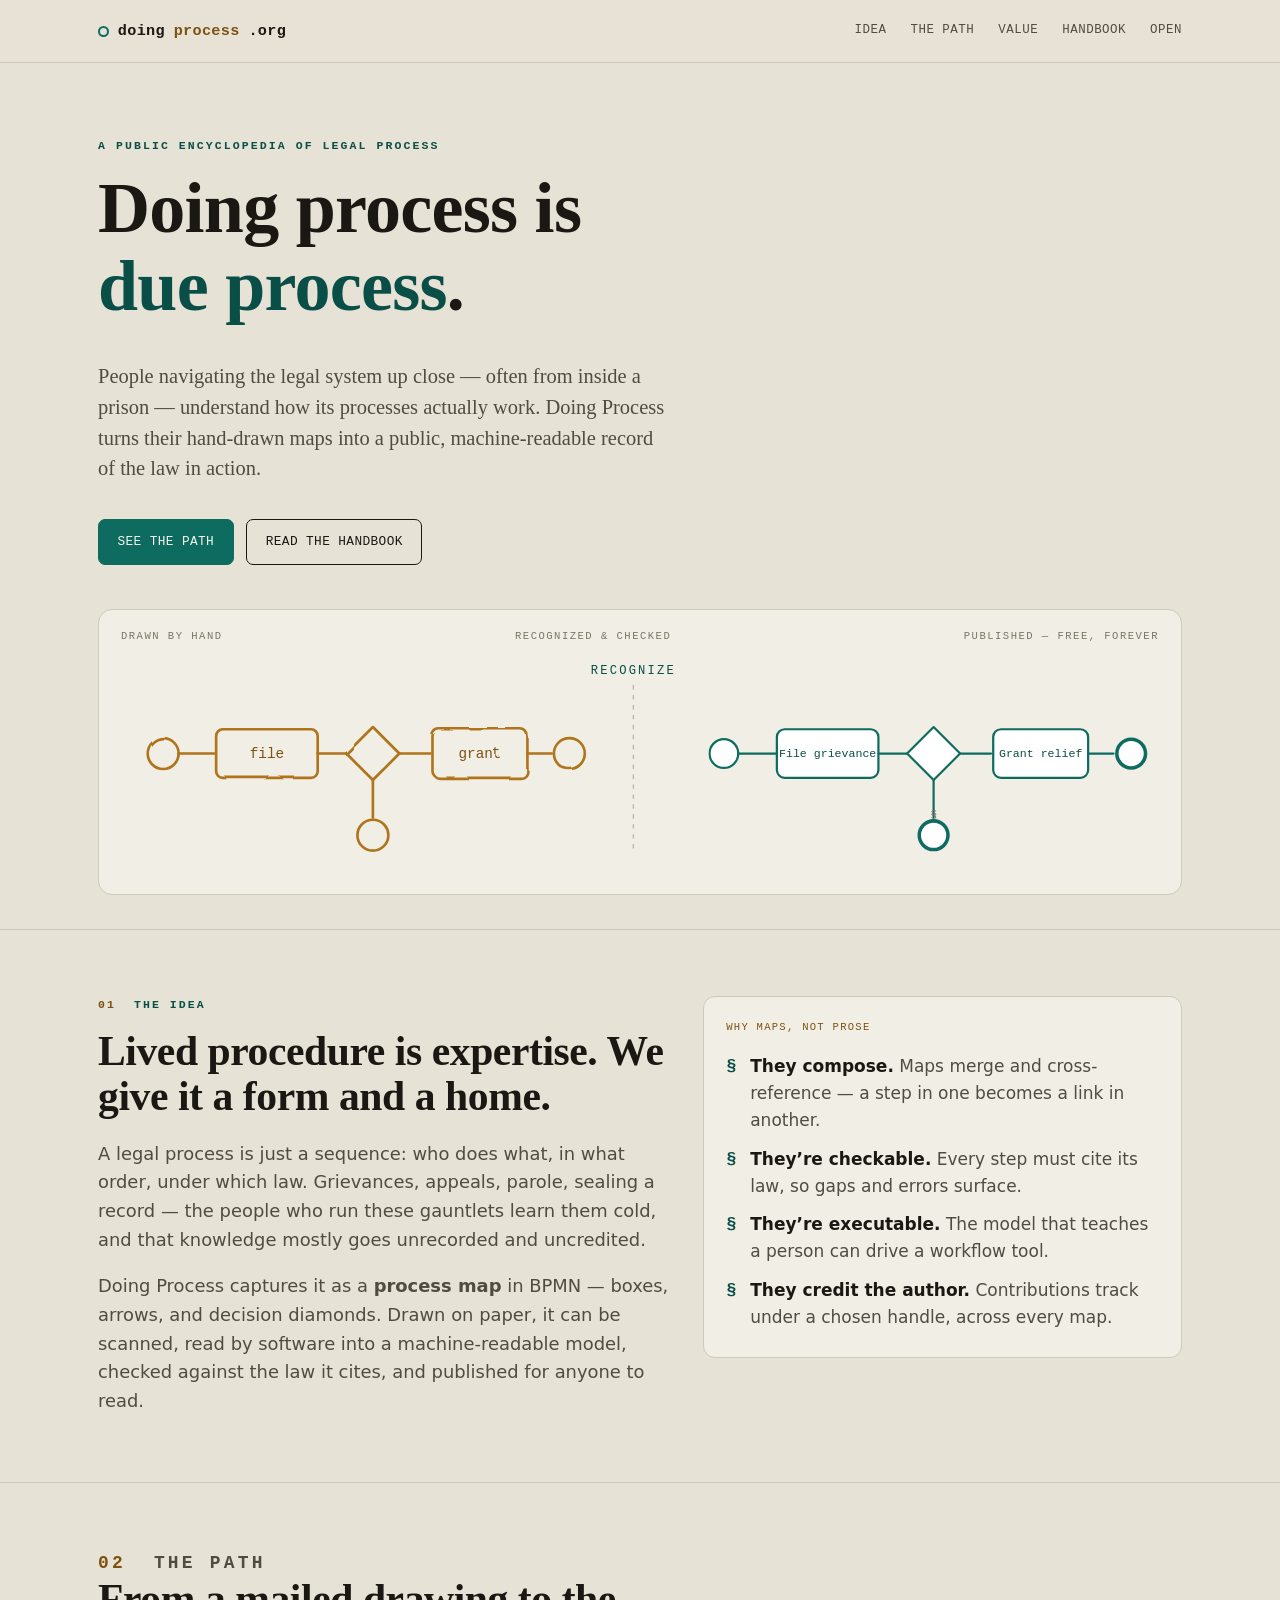
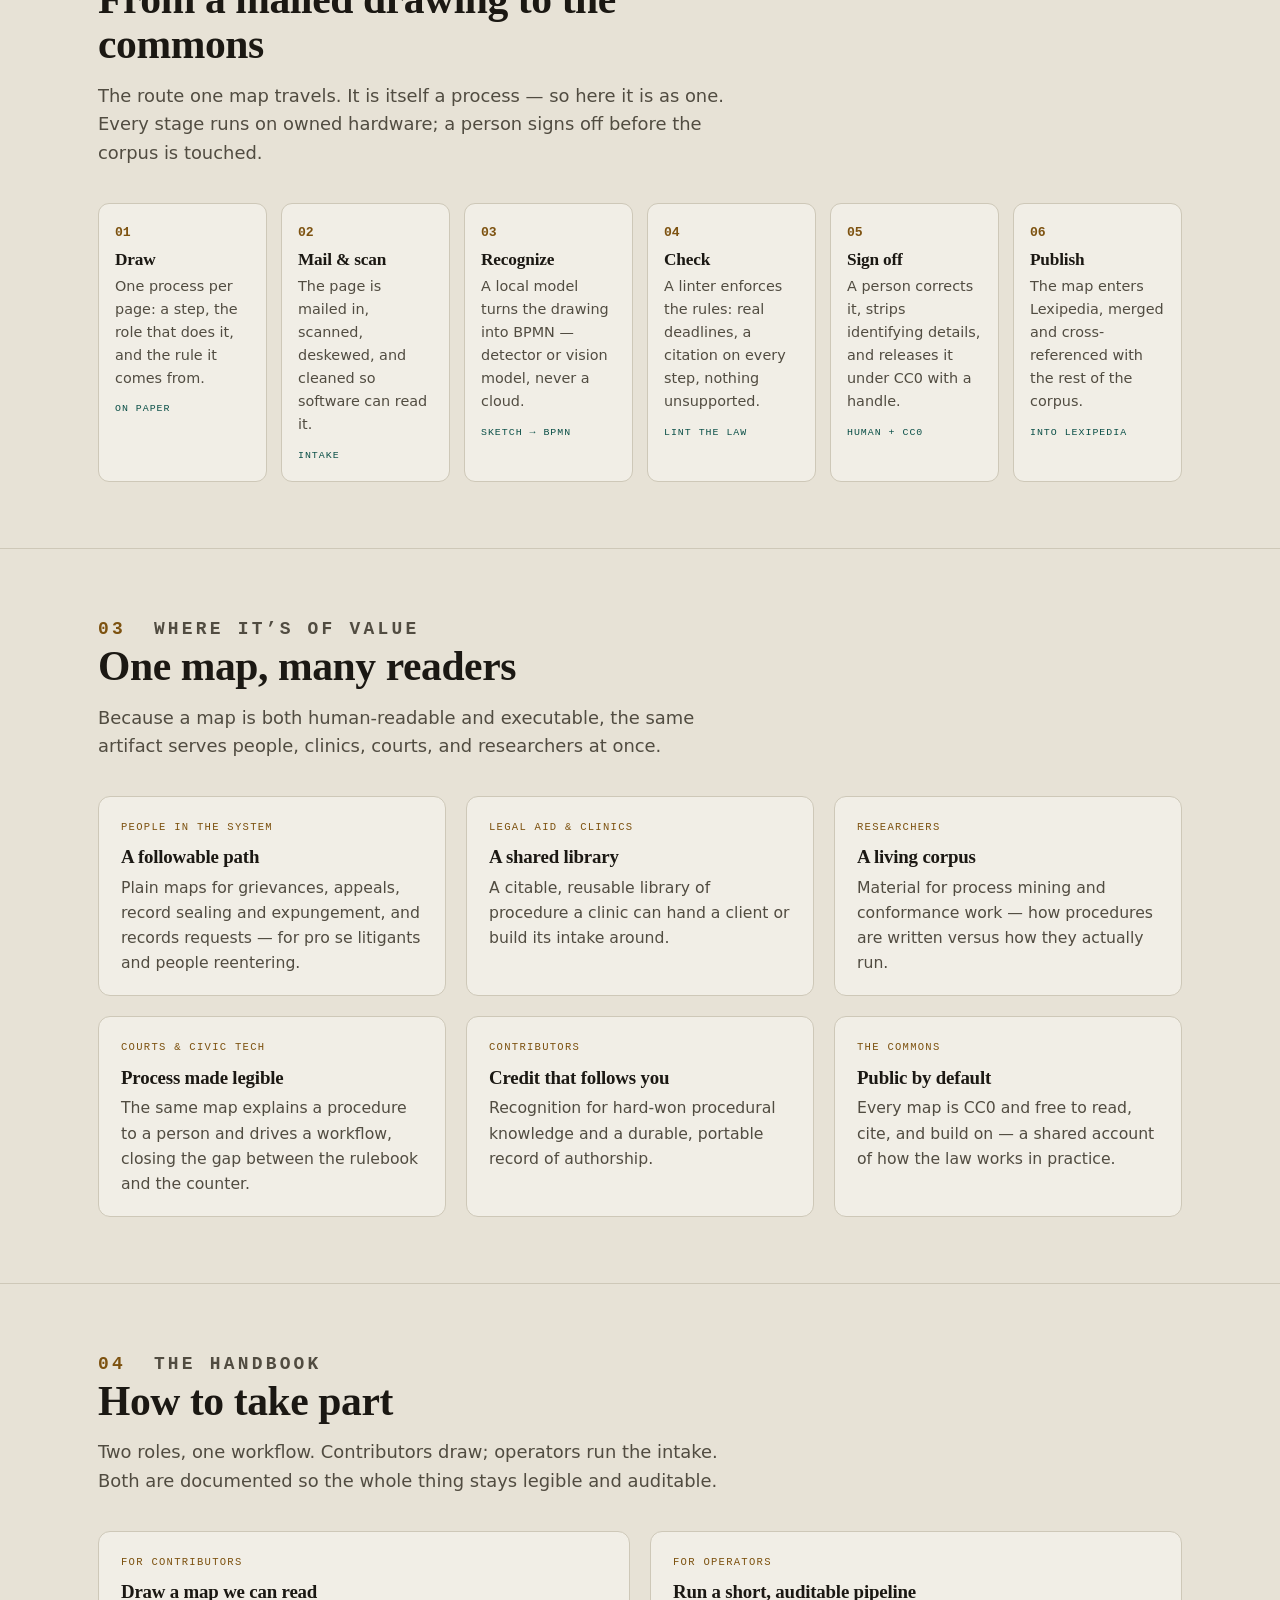
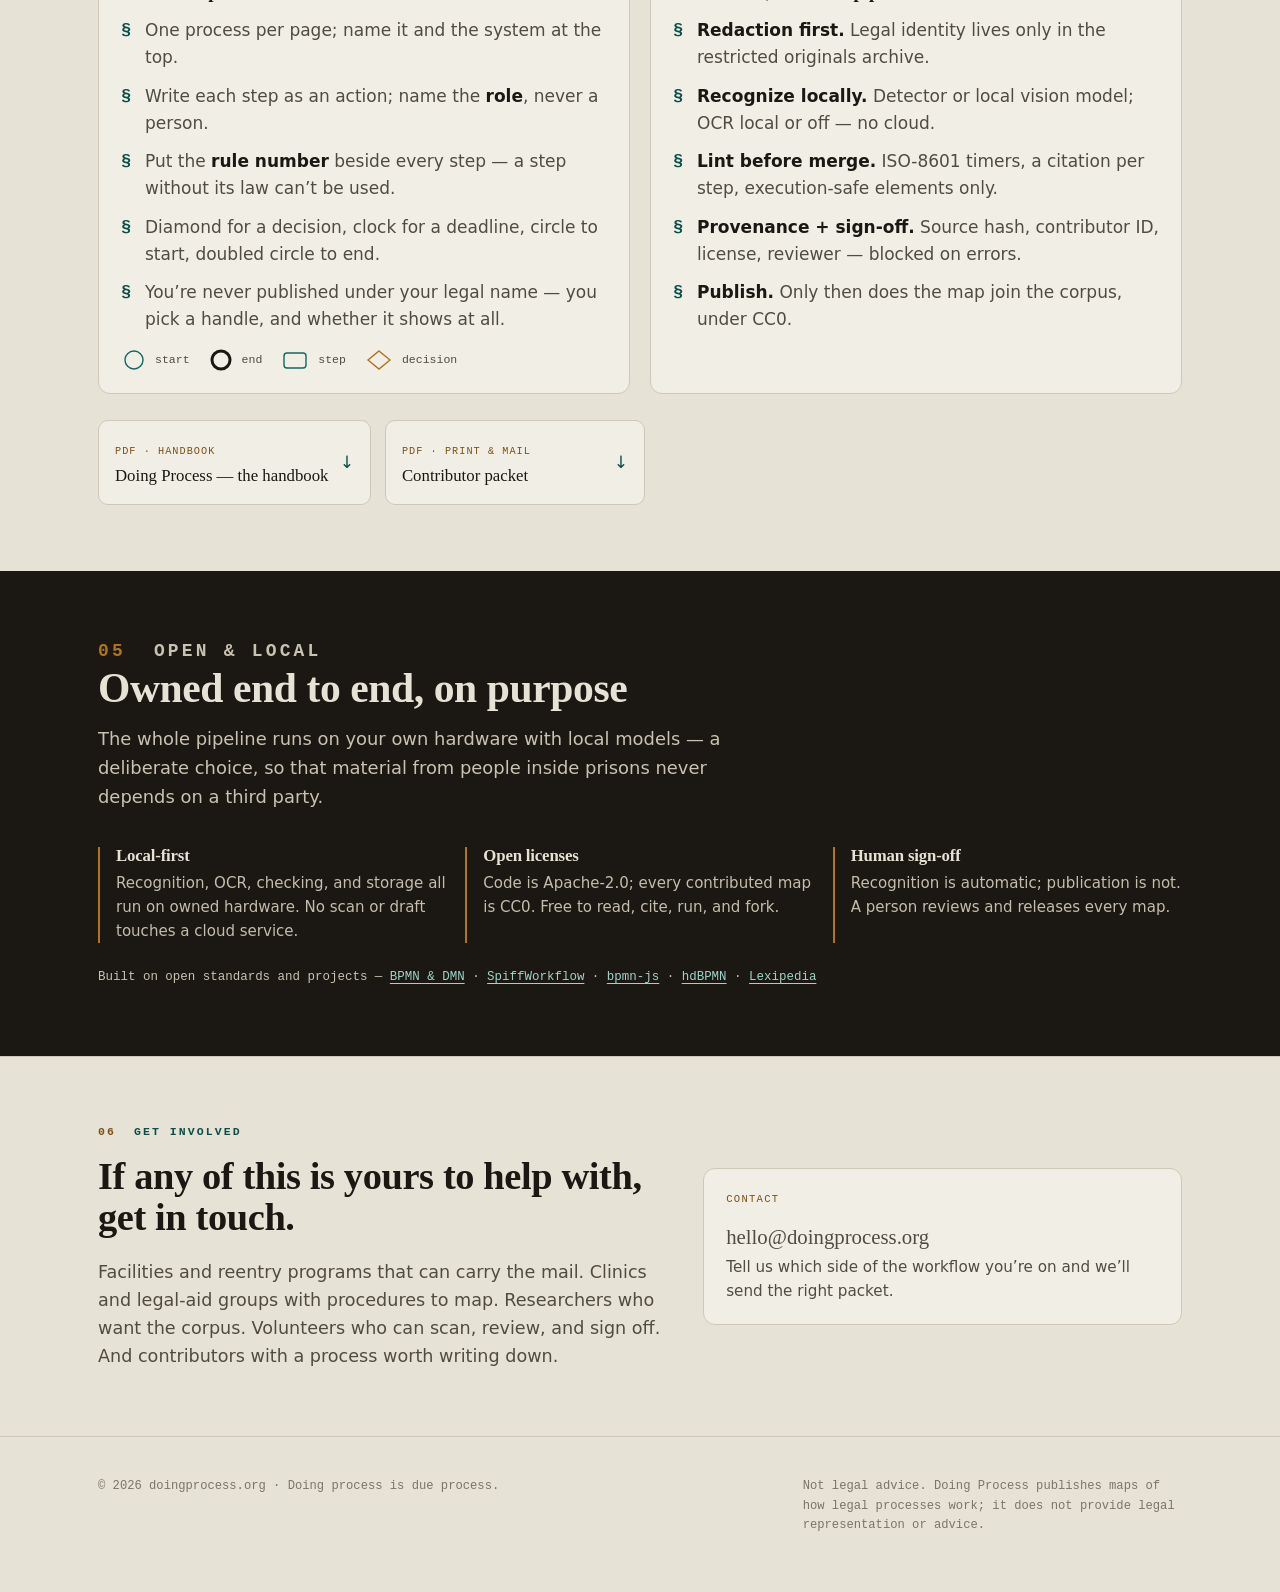
==== site/index.html @ 30eb2b15 "creating a new repo" ====
<!doctype html>
<html lang="en">
<head>
<meta charset="utf-8">
<meta name="viewport" content="width=device-width, initial-scale=1">
<title>Doing Process — mapping how the law actually works</title>
<meta name="description" content="Doing Process turns hand-drawn maps of legal processes — many drawn by people inside prisons — into a public, machine-readable encyclopedia of how the law actually works.">
<style>
  :root{
    --paper:#e7e2d6; --paper-2:#f1eee6; --paper-3:#dcd6c6;
    --ink:#1b1813; --ink-2:#514c41; --ink-3:#7c7566;
    --teal:#0d6b60; --teal-2:#0a4f47; --ochre:#b0741a; --ochre-2:#7d5210;
    --line:#cec8b8; --line-2:#bdb5a1;
    --maxw:1140px;
    --serif:"Iowan Old Style","Palatino Linotype",Palatino,"Book Antiqua",Georgia,"Times New Roman",serif;
    --sans:ui-sans-serif,system-ui,-apple-system,"Segoe UI",Roboto,Helvetica,Arial,sans-serif;
    --mono:ui-monospace,"SF Mono","JetBrains Mono","Cascadia Code","Roboto Mono",Menlo,Consolas,monospace;
  }
  *{box-sizing:border-box}
  html{scroll-behavior:smooth}
  body{margin:0;background:var(--paper);color:var(--ink);font-family:var(--sans);
    font-size:17px;line-height:1.6;-webkit-font-smoothing:antialiased;text-rendering:optimizeLegibility}
  a{color:var(--teal-2);text-underline-offset:3px;text-decoration-thickness:1px}
  a:hover{color:var(--ink)}
  h1,h2,h3{font-family:var(--serif);font-weight:600;line-height:1.08;letter-spacing:-.01em;margin:0}
  p{margin:0 0 1em}
  .wrap{max-width:var(--maxw);margin:0 auto;padding:0 28px}
  .eyebrow{font-family:var(--mono);font-size:.72rem;letter-spacing:.18em;text-transform:uppercase;
    color:var(--teal-2);margin:0 0 .9rem;font-weight:700}
  .eyebrow .n{color:var(--ochre-2)}
  .lede{font-size:1.28rem;line-height:1.5;color:var(--ink-2);font-family:var(--serif)}
  :focus-visible{outline:2.5px solid var(--ochre);outline-offset:3px;border-radius:2px}

  /* nav */
  header.nav{position:sticky;top:0;z-index:50;background:color-mix(in srgb,var(--paper) 86%,transparent);
    backdrop-filter:blur(8px);border-bottom:1px solid var(--line)}
  .nav .wrap{display:flex;align-items:center;justify-content:space-between;height:62px}
  .brand{font-family:var(--mono);font-weight:700;letter-spacing:.02em;font-size:.95rem;color:var(--ink);
    text-decoration:none;display:flex;align-items:center;gap:.55rem}
  .brand .dot{width:11px;height:11px;border:2px solid var(--teal);border-radius:50%;display:inline-block}
  .brand b{color:var(--ochre-2)}
  .nav nav{display:flex;gap:1.5rem;font-family:var(--mono);font-size:.78rem;letter-spacing:.04em}
  .nav nav a{color:var(--ink-2);text-decoration:none;text-transform:uppercase}
  .nav nav a:hover{color:var(--ink)}
  @media(max-width:720px){.nav nav{display:none}}

  /* hero */
  .hero{padding:74px 0 26px}
  .hero h1{font-size:clamp(2.5rem,6.6vw,4.5rem);margin:0 0 .5em;max-width:16ch}
  .hero h1 em{font-style:normal;color:var(--teal-2)}
  .hero .lede{max-width:56ch;margin-bottom:1.7em}
  .actions{display:flex;flex-wrap:wrap;gap:.8rem;align-items:center}
  .btn{font-family:var(--mono);font-size:.8rem;letter-spacing:.03em;text-transform:uppercase;
    padding:.72rem 1.15rem;border-radius:7px;text-decoration:none;border:1.5px solid var(--ink);
    color:var(--ink);background:transparent;transition:transform .12s ease,background .12s ease}
  .btn:hover{transform:translateY(-1px)}
  .btn.primary{background:var(--teal);border-color:var(--teal);color:#f6f4ec}
  .btn.primary:hover{background:var(--teal-2);color:#fff}

  /* signature scene */
  .scene{margin:44px 0 8px;border:1px solid var(--line);border-radius:14px;background:
    linear-gradient(0deg,var(--paper-2),var(--paper-2));
    padding:18px 20px 10px;overflow:hidden;position:relative}
  .scene .stage{display:flex;justify-content:space-between;font-family:var(--mono);font-size:.66rem;
    letter-spacing:.14em;text-transform:uppercase;color:var(--ink-3);padding:0 2px 8px}
  .scene svg{display:block;width:100%;height:auto}
  .draw{stroke-dasharray:520;stroke-dashoffset:520;animation:draw 1.5s ease forwards}
  .clean .draw{animation-delay:.55s}
  .clean{opacity:0;animation:appear .8s ease .5s forwards}
  @keyframes draw{to{stroke-dashoffset:0}}
  @keyframes appear{to{opacity:1}}
  .seam{opacity:0;animation:appear .6s ease 1.3s forwards}

  /* generic section */
  section{padding:66px 0;border-top:1px solid var(--line)}
  section.dark{background:var(--ink);color:var(--paper);border-top:none}
  section.dark .eyebrow{color:#7bbcae}
  section.dark .eyebrow .n{color:var(--ochre)}
  section.dark h2,section.dark h3{color:var(--paper)}
  section.dark a{color:#9fd3c8}
  .head{max-width:60ch;margin-bottom:2.2rem}
  .head h2{font-size:clamp(1.8rem,3.6vw,2.6rem);margin-bottom:.35em}
  .head p{color:var(--ink-2);font-size:1.12rem;margin:0}
  section.dark .head p{color:#c9c2b2}

  /* idea grid */
  .grid{display:grid;gap:20px}
  .g2{grid-template-columns:1.1fr .9fr}
  .cards4{grid-template-columns:repeat(4,1fr)}
  .cards3{grid-template-columns:repeat(3,1fr)}
  @media(max-width:860px){.g2,.cards4,.cards3{grid-template-columns:1fr}}
  .card{background:var(--paper-2);border:1px solid var(--line);border-radius:12px;padding:22px 22px 20px}
  section.dark .card{background:#241f18;border-color:#3a3227}
  .card h3{font-size:1.18rem;margin-bottom:.4em}
  .card p{margin:0;color:var(--ink-2);font-size:.98rem}
  section.dark .card p{color:#c4bdad}
  .card .tag{font-family:var(--mono);font-size:.66rem;letter-spacing:.12em;text-transform:uppercase;
    color:var(--ochre-2);display:block;margin-bottom:.7rem}
  section.dark .card .tag{color:var(--ochre)}

  ul.ticks{list-style:none;margin:0;padding:0}
  ul.ticks li{position:relative;padding:.35rem 0 .35rem 1.5rem;color:var(--ink-2)}
  ul.ticks li::before{content:"\00a7";position:absolute;left:0;top:.35rem;font-family:var(--mono);
    color:var(--teal-2);font-weight:700}
  ul.ticks b{color:var(--ink)}

  /* pipeline */
  .pipe{display:grid;grid-template-columns:repeat(6,1fr);gap:14px;margin-top:6px}
  @media(max-width:960px){.pipe{grid-template-columns:repeat(2,1fr)}}
  @media(max-width:480px){.pipe{grid-template-columns:1fr}}
  .step{background:var(--paper-2);border:1px solid var(--line);border-radius:11px;padding:18px 16px;
    position:relative}
  .step .num{font-family:var(--mono);font-weight:700;color:var(--ochre-2);font-size:.82rem}
  .step h3{font-size:1.08rem;margin:.5rem 0 .35rem}
  .step p{margin:0;font-size:.9rem;color:var(--ink-2)}
  .step .who{font-family:var(--mono);font-size:.62rem;letter-spacing:.1em;text-transform:uppercase;
    color:var(--teal-2);margin-top:.7rem}

  /* handbook */
  .hb{display:grid;grid-template-columns:1fr 1fr;gap:20px}
  @media(max-width:860px){.hb{grid-template-columns:1fr}}
  .glyphs{display:flex;flex-wrap:wrap;gap:18px;margin-top:8px;font-family:var(--mono);font-size:.72rem;
    color:var(--ink-2)}
  .glyphs span{display:flex;align-items:center;gap:.5rem}
  .glyphs svg{flex:none}
  .downloads{display:flex;flex-wrap:wrap;gap:14px;margin-top:26px}
  .dl{display:flex;align-items:center;gap:.7rem;background:var(--paper-2);border:1px solid var(--line);
    border-radius:10px;padding:14px 16px;text-decoration:none;color:var(--ink);min-width:260px}
  .dl:hover{border-color:var(--teal)}
  .dl .k{font-family:var(--mono);font-size:.64rem;letter-spacing:.1em;text-transform:uppercase;color:var(--ochre-2)}
  .dl .t{font-family:var(--serif);font-size:1.05rem}
  .dl .arw{margin-left:auto;color:var(--teal-2)}

  /* principles */
  .prin{display:grid;grid-template-columns:repeat(3,1fr);gap:18px}
  @media(max-width:860px){.prin{grid-template-columns:1fr}}
  .prin .p{border-left:2px solid var(--ochre);padding-left:16px}
  section.dark .prin .p{border-color:var(--ochre)}
  .prin h3{font-size:1.05rem;margin-bottom:.35em}
  .prin p{font-size:.94rem;color:#c4bdad;margin:0}
  .stack{font-family:var(--mono);font-size:.78rem;color:#c9c2b2;margin-top:22px;line-height:2}
  .stack a{white-space:nowrap}

  footer{padding:40px 0 56px;border-top:1px solid var(--line);font-family:var(--mono);font-size:.76rem;
    color:var(--ink-3)}
  footer .wrap{display:flex;flex-wrap:wrap;gap:14px;justify-content:space-between;align-items:baseline}
  footer a{color:var(--ink-2);text-decoration:none}
  .disc{max-width:52ch}

  .js .reveal{opacity:0;transform:translateY(14px);transition:opacity .6s ease,transform .6s ease}
  .js .reveal.in{opacity:1;transform:none}
  @media(prefers-reduced-motion:reduce){
    *{animation:none!important;scroll-behavior:auto}
    .clean,.seam{opacity:1}.draw{stroke-dashoffset:0}
    .reveal{opacity:1!important;transform:none!important}
  }
</style>
</head>
<body>
<header class="nav">
  <div class="wrap">
    <a class="brand" href="#top"><span class="dot"></span>doing<b>process</b>.org</a>
    <nav>
      <a href="#idea">Idea</a>
      <a href="#path">The path</a>
      <a href="#value">Value</a>
      <a href="#handbook">Handbook</a>
      <a href="#open">Open</a>
    </nav>
  </div>
</header>

<a id="top"></a>
<div class="hero">
  <div class="wrap">
    <p class="eyebrow">A public encyclopedia of legal process</p>
    <h1>Doing process is <em>due process</em>.</h1>
    <p class="lede">People navigating the legal system up close — often from inside a prison — understand
      how its processes actually work. Doing Process turns their hand-drawn maps into a public,
      machine-readable record of the law in action.</p>
    <div class="actions">
      <a class="btn primary" href="#path">See the path</a>
      <a class="btn" href="#handbook">Read the handbook</a>
    </div>

    <div class="scene reveal">
      <div class="stage"><span>Drawn by hand</span><span>Recognized &amp; checked</span><span>Published — free, forever</span></div>
      <svg viewBox="0 0 944 210" role="img" aria-label="A hand-drawn process map resolving into a clean BPMN diagram.">
        <defs>
          <filter id="rough"><feTurbulence type="fractalNoise" baseFrequency="0.022" numOctaves="2" seed="7" result="n"/>
            <feDisplacementMap in="SourceGraphic" in2="n" scale="3.4"/></filter>
        </defs>
        <!-- HAND-DRAWN (ochre, rough) -->
        <g class="sketch" filter="url(#rough)" fill="none" stroke="#b0741a" stroke-width="2.4"
           stroke-linecap="round" stroke-linejoin="round" font-family="var(--mono)">
          <circle class="draw" cx="40" cy="92" r="14" fill="#f1eee6"/>
          <line class="draw" x1="54" y1="92" x2="86" y2="92"/>
          <rect class="draw" x="88" y="70" width="92" height="44" rx="6" fill="#f1eee6"/>
          <line class="draw" x1="180" y1="92" x2="206" y2="92"/>
          <polygon class="draw" points="230,68 254,92 230,116 206,92" fill="#f1eee6"/>
          <line class="draw" x1="254" y1="92" x2="282" y2="92"/>
          <rect class="draw" x="284" y="70" width="86" height="44" rx="6" fill="#f1eee6"/>
          <line class="draw" x1="370" y1="92" x2="392" y2="92"/>
          <circle class="draw" cx="408" cy="92" r="14" fill="#f1eee6"/>
          <line class="draw" x1="230" y1="116" x2="230" y2="150"/>
          <circle class="draw" cx="230" cy="166" r="14" fill="#f1eee6"/>
          <text x="134" y="96" fill="#7d5210" stroke="none" font-size="13" text-anchor="middle" font-family="ui-monospace,monospace">file</text>
          <text x="327" y="96" fill="#7d5210" stroke="none" font-size="13" text-anchor="middle" font-family="ui-monospace,monospace">grant</text>
        </g>
        <!-- SEAM -->
        <g class="seam" font-family="ui-monospace,monospace">
          <line x1="466" y1="30" x2="466" y2="182" stroke="#bdb5a1" stroke-width="1.2" stroke-dasharray="4 5"/>
          <text x="466" y="20" fill="#0a4f47" font-size="11" text-anchor="middle" letter-spacing="2">RECOGNIZE</text>
        </g>
        <!-- CLEAN (teal, crisp) -->
        <g class="clean" transform="translate(508,0)" fill="none" stroke="#0d6b60" stroke-width="2"
           stroke-linecap="round" stroke-linejoin="round">
          <circle class="draw" cx="40" cy="92" r="13" fill="#fff"/>
          <line class="draw" x1="53" y1="92" x2="88" y2="92"/>
          <rect class="draw" x="88" y="70" width="92" height="44" rx="7" fill="#fff"/>
          <line class="draw" x1="180" y1="92" x2="206" y2="92"/>
          <polygon class="draw" points="230,68 254,92 230,116 206,92" fill="#fff"/>
          <line class="draw" x1="254" y1="92" x2="282" y2="92"/>
          <rect class="draw" x="284" y="70" width="86" height="44" rx="7" fill="#fff"/>
          <line class="draw" x1="370" y1="92" x2="393" y2="92"/>
          <circle class="draw" cx="409" cy="92" r="13" fill="#fff" stroke-width="3.2"/>
          <line class="draw" x1="230" y1="116" x2="230" y2="150"/>
          <circle class="draw" cx="230" cy="166" r="13" fill="#fff" stroke-width="3.2"/>
          <text x="134" y="95" fill="#0a4f47" stroke="none" font-size="10.5" text-anchor="middle" font-family="ui-monospace,monospace">File grievance</text>
          <text x="327" y="95" fill="#0a4f47" stroke="none" font-size="10.5" text-anchor="middle" font-family="ui-monospace,monospace">Grant relief</text>
          <text x="230" y="150" fill="#7c7566" stroke="none" font-size="10.5" text-anchor="middle" font-family="ui-monospace,monospace">§</text>
        </g>
      </svg>
    </div>
  </div>
</div>

<section id="idea">
  <div class="wrap">
    <div class="grid g2">
      <div>
        <p class="eyebrow"><span class="n">01</span> &nbsp;The idea</p>
        <h2 style="font-size:clamp(1.8rem,3.6vw,2.6rem);margin-bottom:.5em">Lived procedure is expertise. We give it a form and a home.</h2>
        <p style="color:var(--ink-2);font-size:1.12rem">A legal process is just a sequence: who does what, in what
          order, under which law. Grievances, appeals, parole, sealing a record — the people who run these gauntlets
          learn them cold, and that knowledge mostly goes unrecorded and uncredited.</p>
        <p style="color:var(--ink-2);font-size:1.12rem;margin:0">Doing Process captures it as a <b>process map</b> in
          BPMN — boxes, arrows, and decision diamonds. Drawn on paper, it can be scanned, read by software into a
          machine-readable model, checked against the law it cites, and published for anyone to read.</p>
      </div>
      <div class="card" style="align-self:start">
        <span class="tag">Why maps, not prose</span>
        <ul class="ticks">
          <li><b>They compose.</b> Maps merge and cross-reference — a step in one becomes a link in another.</li>
          <li><b>They&rsquo;re checkable.</b> Every step must cite its law, so gaps and errors surface.</li>
          <li><b>They&rsquo;re executable.</b> The model that teaches a person can drive a workflow tool.</li>
          <li><b>They credit the author.</b> Contributions track under a chosen handle, across every map.</li>
        </ul>
      </div>
    </div>
  </div>
</section>

<section id="path">
  <div class="wrap">
    <div class="head">
      <p class="eyebrow"><span class="n">02</span> &nbsp;The path</p>
      <h2>From a mailed drawing to the commons</h2>
      <p>The route one map travels. It is itself a process — so here it is as one. Every stage runs on owned hardware;
        a person signs off before the corpus is touched.</p>
    </div>
    <div class="pipe reveal">
      <div class="step"><div class="num">01</div><h3>Draw</h3><p>One process per page: a step, the role that does it, and the rule it comes from.</p><div class="who">on paper</div></div>
      <div class="step"><div class="num">02</div><h3>Mail &amp; scan</h3><p>The page is mailed in, scanned, deskewed, and cleaned so software can read it.</p><div class="who">intake</div></div>
      <div class="step"><div class="num">03</div><h3>Recognize</h3><p>A local model turns the drawing into BPMN — detector or vision model, never a cloud.</p><div class="who">sketch → bpmn</div></div>
      <div class="step"><div class="num">04</div><h3>Check</h3><p>A linter enforces the rules: real deadlines, a citation on every step, nothing unsupported.</p><div class="who">lint the law</div></div>
      <div class="step"><div class="num">05</div><h3>Sign off</h3><p>A person corrects it, strips identifying details, and releases it under CC0 with a handle.</p><div class="who">human + cc0</div></div>
      <div class="step"><div class="num">06</div><h3>Publish</h3><p>The map enters Lexipedia, merged and cross-referenced with the rest of the corpus.</p><div class="who">into lexipedia</div></div>
    </div>
  </div>
</section>

<section id="value">
  <div class="wrap">
    <div class="head">
      <p class="eyebrow"><span class="n">03</span> &nbsp;Where it&rsquo;s of value</p>
      <h2>One map, many readers</h2>
      <p>Because a map is both human-readable and executable, the same artifact serves people, clinics, courts, and
        researchers at once.</p>
    </div>
    <div class="grid cards3 reveal">
      <div class="card"><span class="tag">People in the system</span><h3>A followable path</h3><p>Plain maps for grievances, appeals, record sealing and expungement, and records requests — for pro se litigants and people reentering.</p></div>
      <div class="card"><span class="tag">Legal aid &amp; clinics</span><h3>A shared library</h3><p>A citable, reusable library of procedure a clinic can hand a client or build its intake around.</p></div>
      <div class="card"><span class="tag">Researchers</span><h3>A living corpus</h3><p>Material for process mining and conformance work — how procedures are written versus how they actually run.</p></div>
      <div class="card"><span class="tag">Courts &amp; civic tech</span><h3>Process made legible</h3><p>The same map explains a procedure to a person and drives a workflow, closing the gap between the rulebook and the counter.</p></div>
      <div class="card"><span class="tag">Contributors</span><h3>Credit that follows you</h3><p>Recognition for hard-won procedural knowledge and a durable, portable record of authorship.</p></div>
      <div class="card"><span class="tag">The commons</span><h3>Public by default</h3><p>Every map is CC0 and free to read, cite, and build on — a shared account of how the law works in practice.</p></div>
    </div>
  </div>
</section>

<section id="handbook">
  <div class="wrap">
    <div class="head">
      <p class="eyebrow"><span class="n">04</span> &nbsp;The handbook</p>
      <h2>How to take part</h2>
      <p>Two roles, one workflow. Contributors draw; operators run the intake. Both are documented so the whole thing
        stays legible and auditable.</p>
    </div>
    <div class="hb">
      <div class="card">
        <span class="tag">For contributors</span>
        <h3 style="margin-bottom:.5em">Draw a map we can read</h3>
        <ul class="ticks">
          <li>One process per page; name it and the system at the top.</li>
          <li>Write each step as an action; name the <b>role</b>, never a person.</li>
          <li>Put the <b>rule number</b> beside every step — a step without its law can&rsquo;t be used.</li>
          <li>Diamond for a decision, clock for a deadline, circle to start, doubled circle to end.</li>
          <li>You&rsquo;re never published under your legal name — you pick a handle, and whether it shows at all.</li>
        </ul>
        <div class="glyphs" aria-hidden="true">
          <span><svg width="26" height="26"><circle cx="13" cy="13" r="9" fill="none" stroke="#0d6b60" stroke-width="1.4"/></svg>start</span>
          <span><svg width="26" height="26"><circle cx="13" cy="13" r="9" fill="none" stroke="#1b1813" stroke-width="3"/></svg>end</span>
          <span><svg width="30" height="26"><rect x="4" y="6" width="22" height="15" rx="3" fill="none" stroke="#0d6b60" stroke-width="1.4"/></svg>step</span>
          <span><svg width="30" height="26"><polygon points="15,4 26,13 15,22 4,13" fill="none" stroke="#b0741a" stroke-width="1.4"/></svg>decision</span>
        </div>
      </div>
      <div class="card">
        <span class="tag">For operators</span>
        <h3 style="margin-bottom:.5em">Run a short, auditable pipeline</h3>
        <ul class="ticks">
          <li><b>Redaction first.</b> Legal identity lives only in the restricted originals archive.</li>
          <li><b>Recognize locally.</b> Detector or local vision model; OCR local or off — no cloud.</li>
          <li><b>Lint before merge.</b> ISO-8601 timers, a citation per step, execution-safe elements only.</li>
          <li><b>Provenance + sign-off.</b> Source hash, contributor ID, license, reviewer — blocked on errors.</li>
          <li><b>Publish.</b> Only then does the map join the corpus, under CC0.</li>
        </ul>
      </div>
    </div>
    <div class="downloads reveal">
      <a class="dl" href="doingprocess-handbook.pdf">
        <span><span class="k">PDF · Handbook</span><br><span class="t">Doing Process — the handbook</span></span>
        <span class="arw">↓</span>
      </a>
      <a class="dl" href="doingprocess-contributor-packet.pdf">
        <span><span class="k">PDF · Print &amp; mail</span><br><span class="t">Contributor packet</span></span>
        <span class="arw">↓</span>
      </a>
    </div>
  </div>
</section>

<section id="open" class="dark">
  <div class="wrap">
    <div class="head">
      <p class="eyebrow"><span class="n">05</span> &nbsp;Open &amp; local</p>
      <h2>Owned end to end, on purpose</h2>
      <p>The whole pipeline runs on your own hardware with local models — a deliberate choice, so that material from
        people inside prisons never depends on a third party.</p>
    </div>
    <div class="prin reveal">
      <div class="p"><h3>Local-first</h3><p>Recognition, OCR, checking, and storage all run on owned hardware. No scan or draft touches a cloud service.</p></div>
      <div class="p"><h3>Open licenses</h3><p>Code is Apache-2.0; every contributed map is CC0. Free to read, cite, run, and fork.</p></div>
      <div class="p"><h3>Human sign-off</h3><p>Recognition is automatic; publication is not. A person reviews and releases every map.</p></div>
    </div>
    <div class="stack">
      Built on open standards and projects —
      <a href="https://www.bpmn.org/">BPMN &amp; DMN</a> ·
      <a href="https://www.spiffworkflow.org/">SpiffWorkflow</a> ·
      <a href="https://bpmn.io/">bpmn-js</a> ·
      <a href="https://github.com/dwslab/hdBPMN">hdBPMN</a> ·
      <a href="https://lexipedia.xyz/">Lexipedia</a>
    </div>
  </div>
</section>

<section id="join">
  <div class="wrap">
    <div class="grid g2">
      <div>
        <p class="eyebrow"><span class="n">06</span> &nbsp;Get involved</p>
        <h2 style="font-size:clamp(1.7rem,3.4vw,2.4rem);margin-bottom:.5em">If any of this is yours to help with, get in touch.</h2>
        <p style="color:var(--ink-2);font-size:1.1rem;margin:0">Facilities and reentry programs that can carry the mail.
          Clinics and legal-aid groups with procedures to map. Researchers who want the corpus. Volunteers who can
          scan, review, and sign off. And contributors with a process worth writing down.</p>
      </div>
      <div class="card" style="align-self:center">
        <span class="tag">Contact</span>
        <p style="font-family:var(--serif);font-size:1.3rem;margin:.2em 0 .1em">hello@doingprocess.org</p>
        <p style="margin:0;color:var(--ink-2);font-size:.95rem">Tell us which side of the workflow you&rsquo;re on and
          we&rsquo;ll send the right packet.</p>
      </div>
    </div>
  </div>
</section>

<footer>
  <div class="wrap">
    <span>© <span id="yr"></span> doingprocess.org · Doing process is due process.</span>
    <span class="disc">Not legal advice. Doing Process publishes maps of how legal processes work; it does not provide legal representation or advice.</span>
  </div>
</footer>

<script>
  document.getElementById('yr').textContent=new Date().getFullYear();
  if(!window.matchMedia('(prefers-reduced-motion: reduce)').matches){
    document.documentElement.classList.add('js');
    const io=new IntersectionObserver((es)=>es.forEach(e=>{if(e.isIntersecting){e.target.classList.add('in');io.unobserve(e.target)}}),{rootMargin:'0px 0px -8% 0px',threshold:.08});
    document.querySelectorAll('.reveal').forEach(el=>io.observe(el));
  }
</script>
</body>
</html>
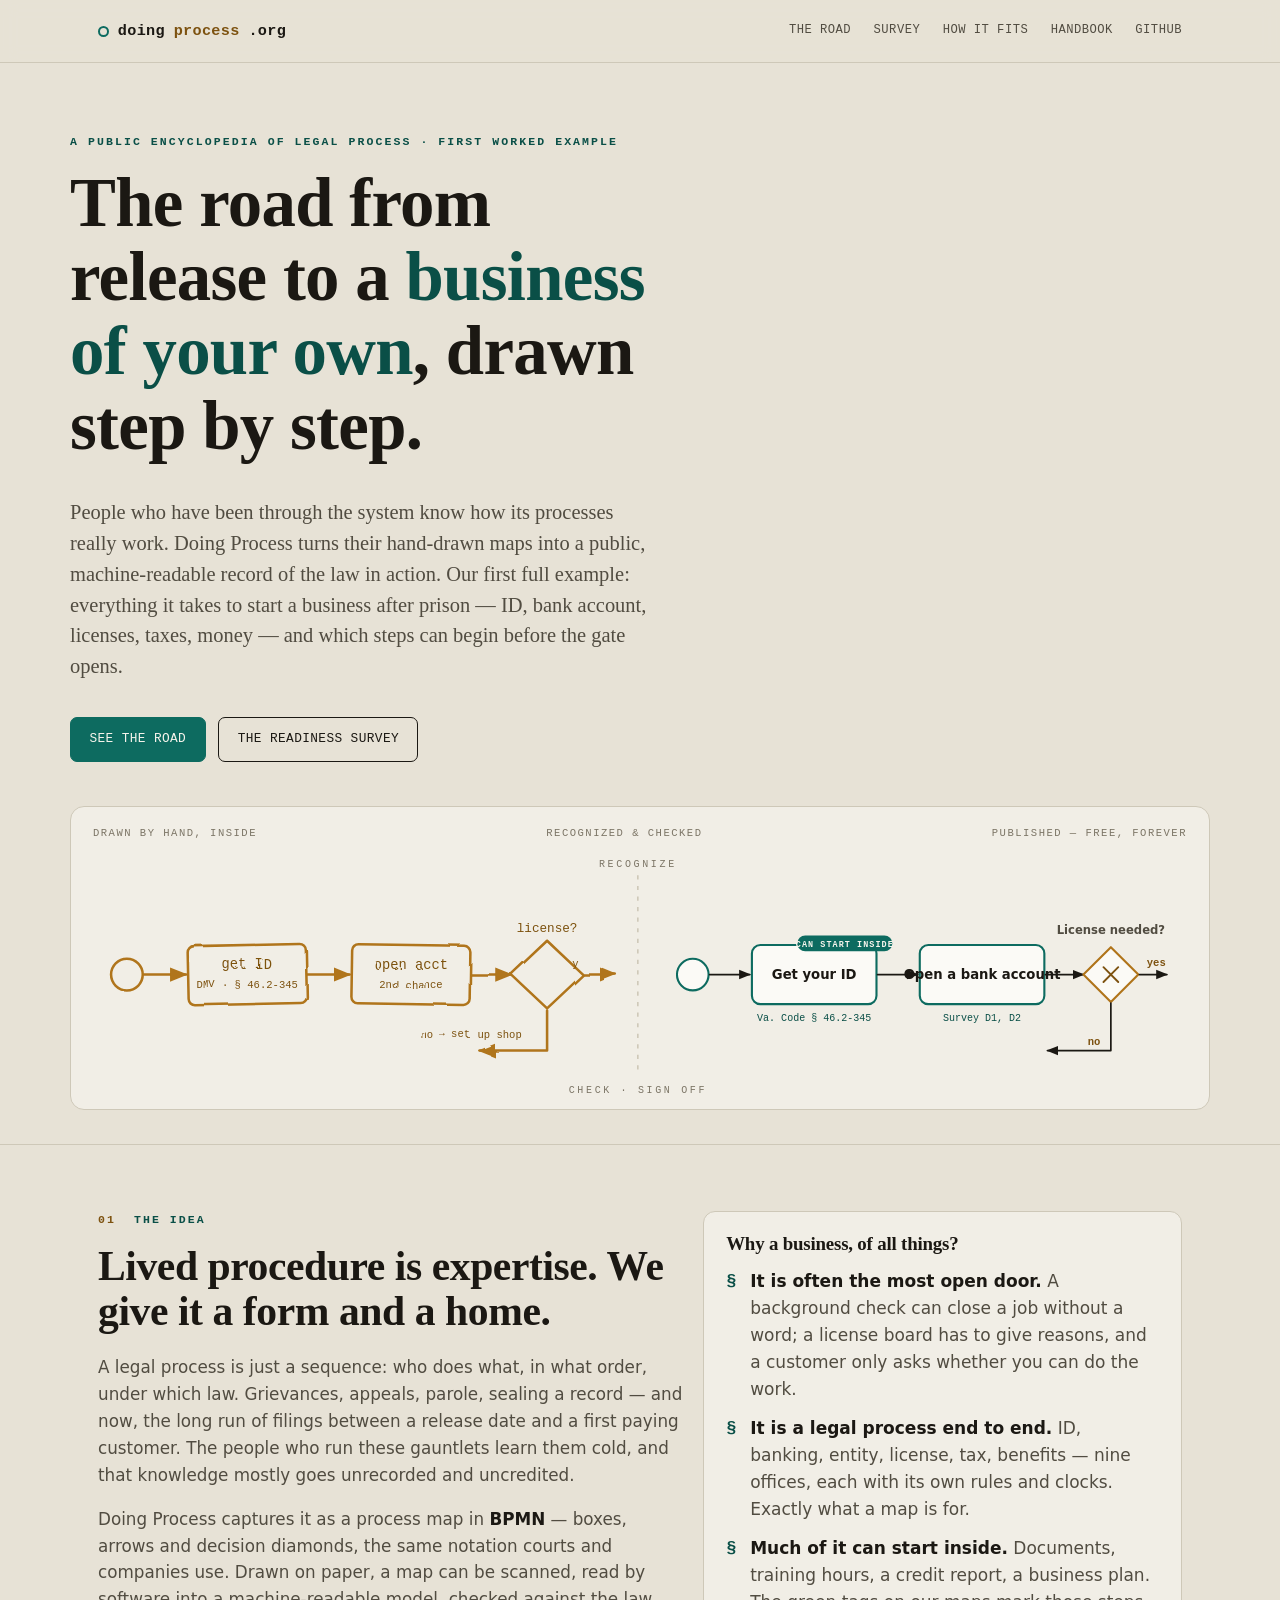
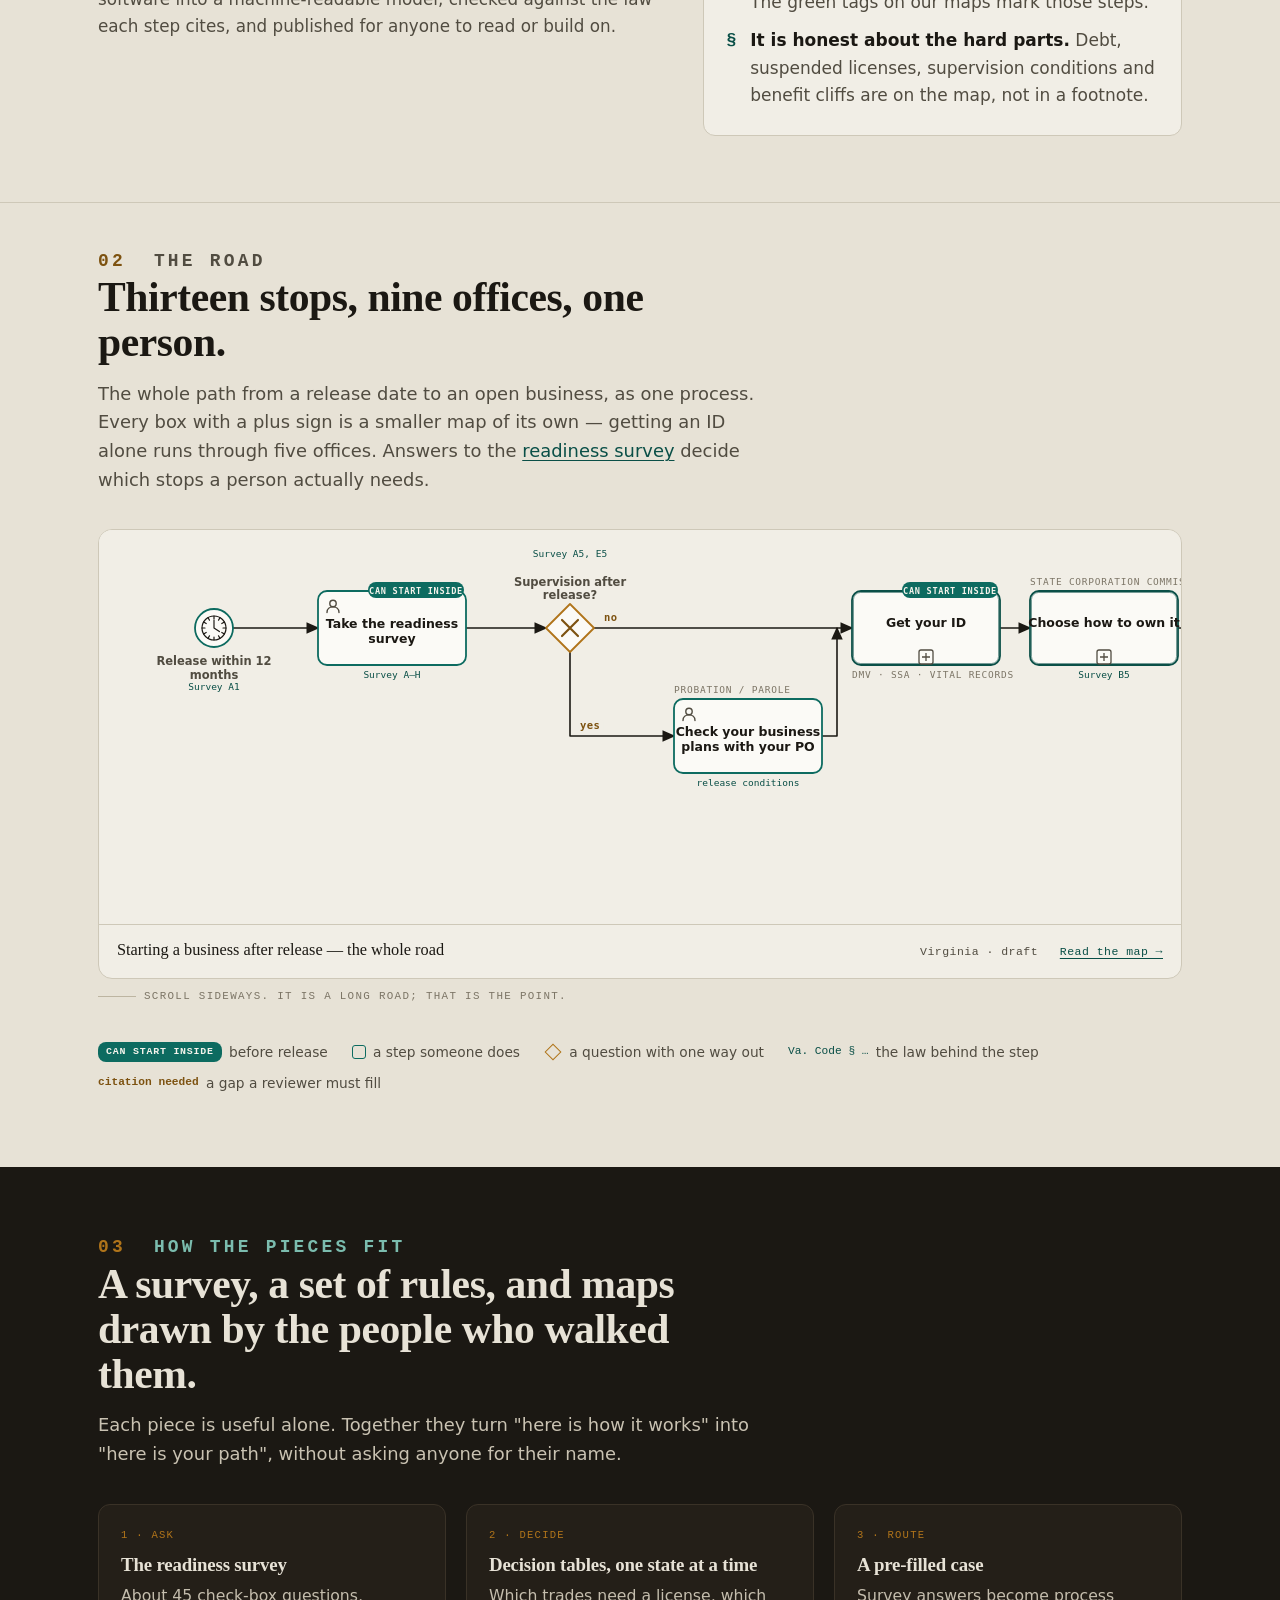
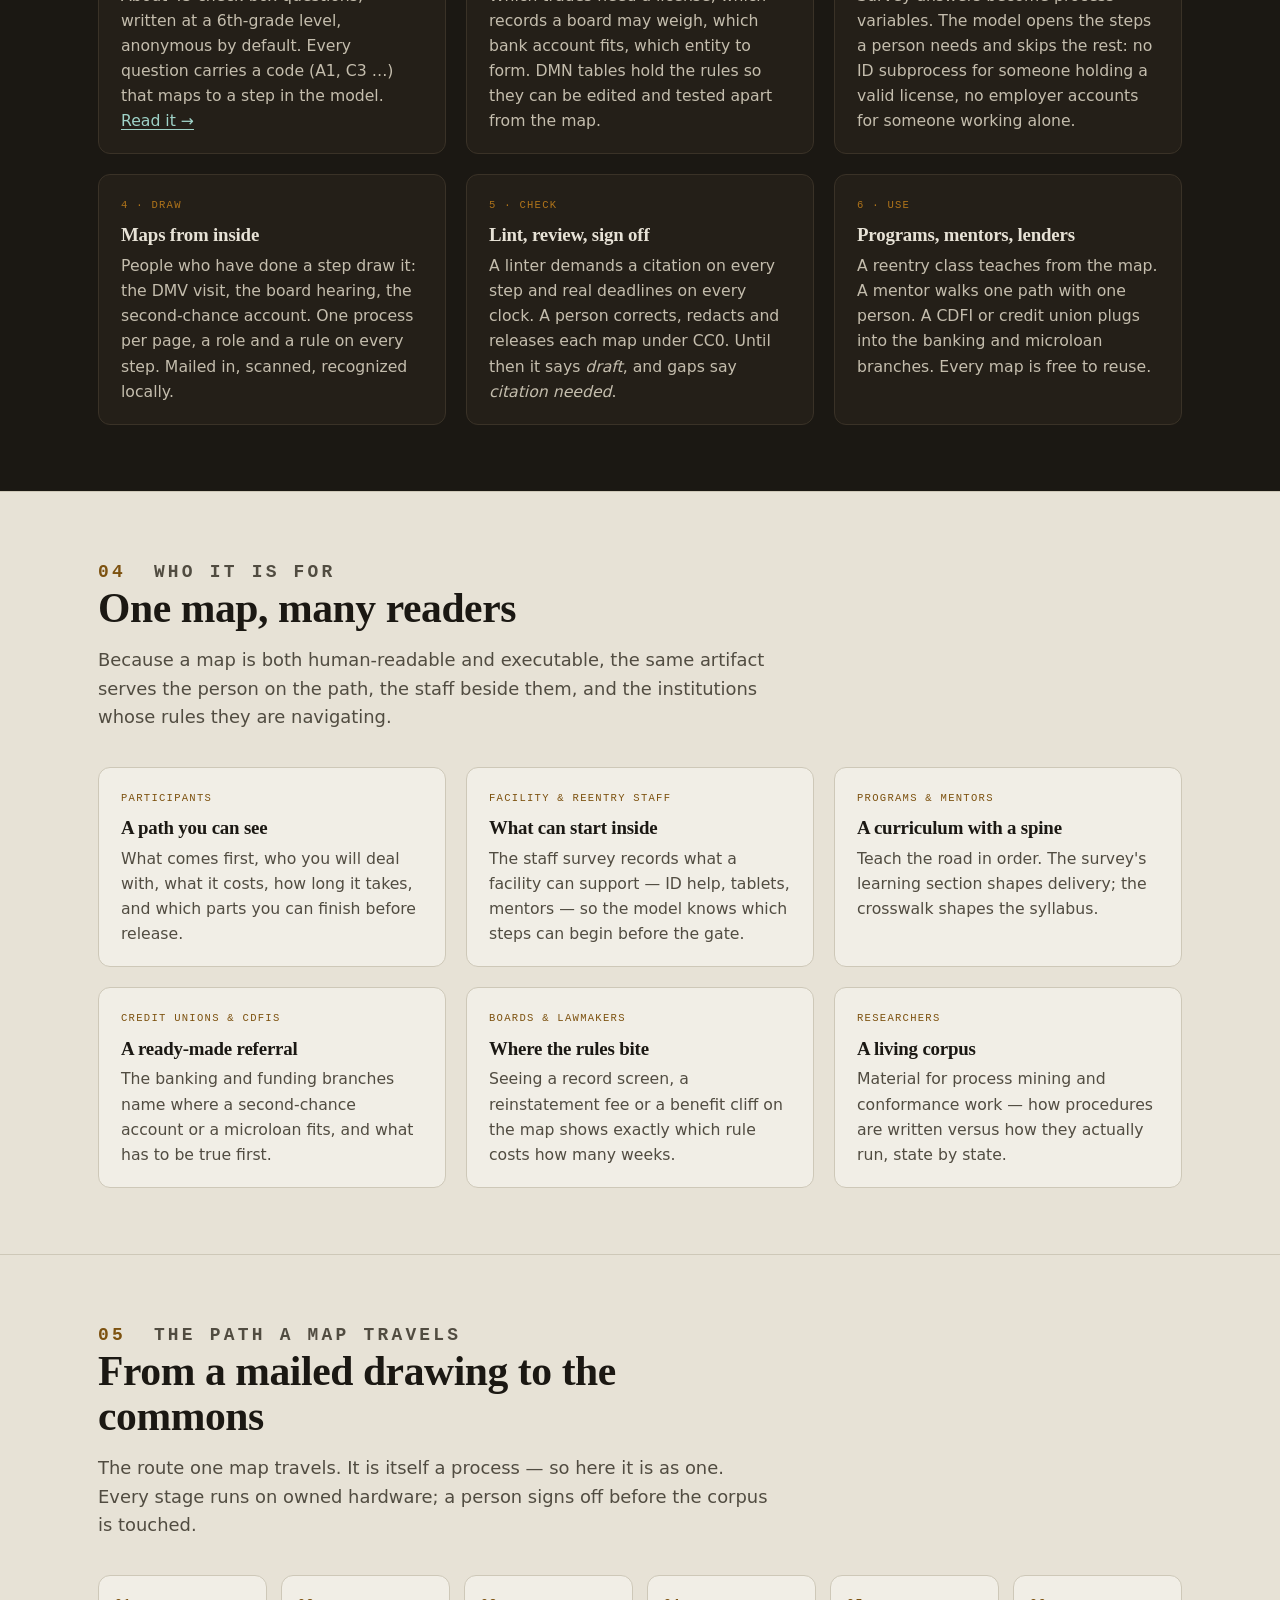
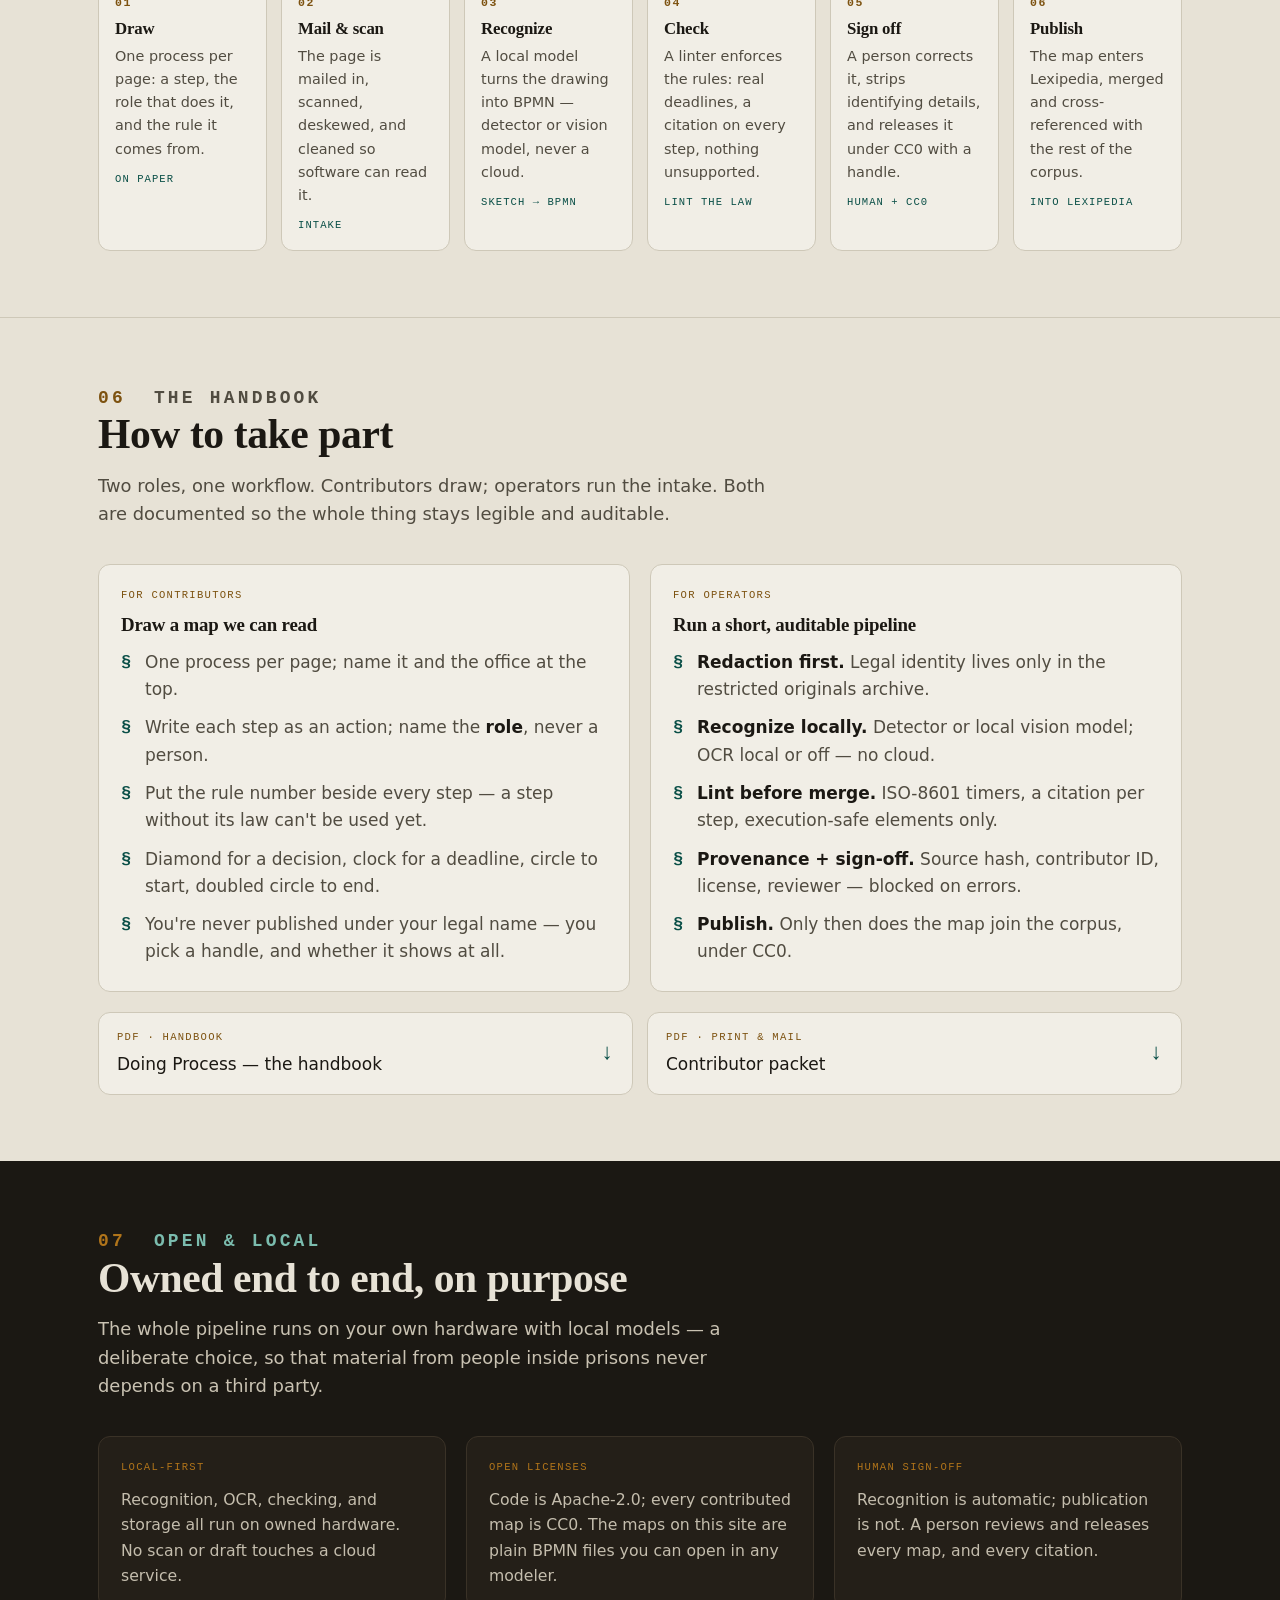
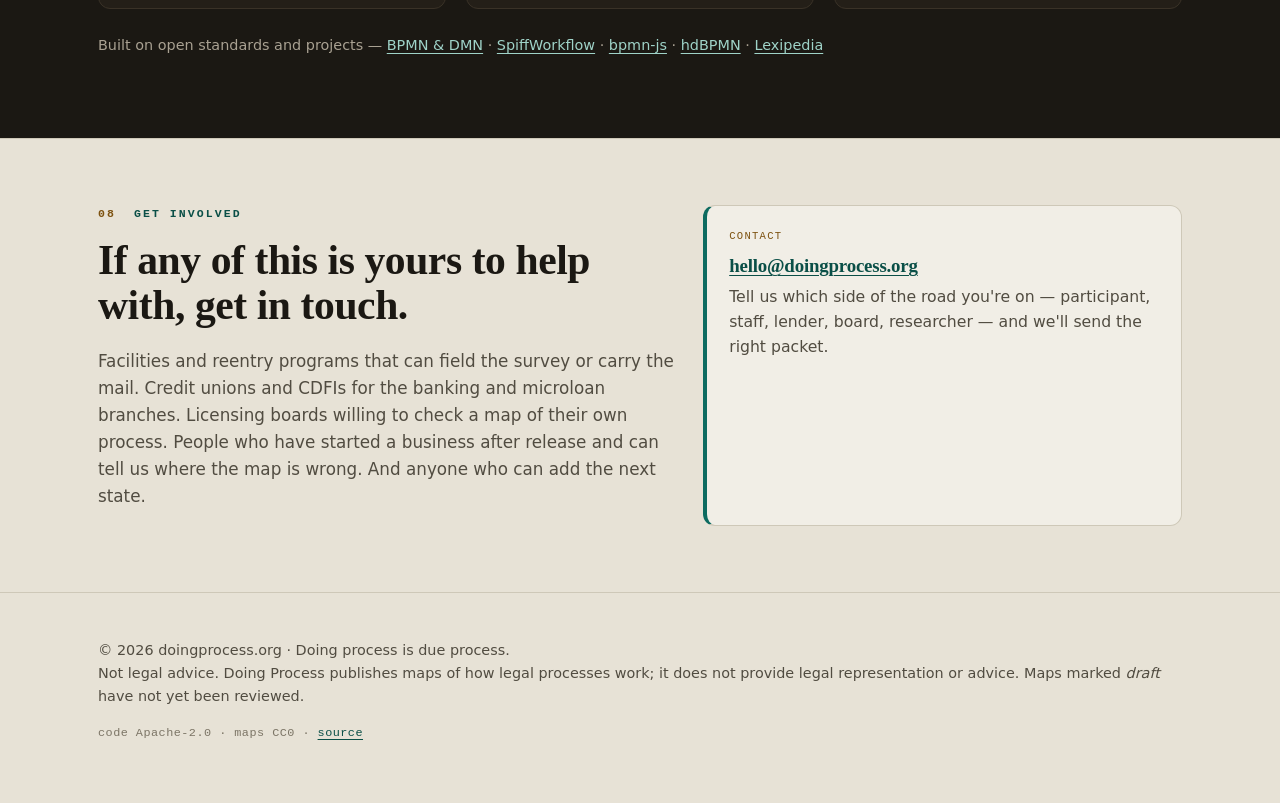
==== commit e69c784a: "Rebuild the site around starting a business after release - Three pages: home (reframed around the e" ====
--- a/site/index.html
+++ b/site/index.html
@@ -3,271 +3,201 @@
 <head>
 <meta charset="utf-8">
 <meta name="viewport" content="width=device-width, initial-scale=1">
-<title>Doing Process — mapping how the law actually works</title>
-<meta name="description" content="Doing Process turns hand-drawn maps of legal processes — many drawn by people inside prisons — into a public, machine-readable encyclopedia of how the law actually works.">
-<style>
-  :root{
-    --paper:#e7e2d6; --paper-2:#f1eee6; --paper-3:#dcd6c6;
-    --ink:#1b1813; --ink-2:#514c41; --ink-3:#7c7566;
-    --teal:#0d6b60; --teal-2:#0a4f47; --ochre:#b0741a; --ochre-2:#7d5210;
-    --line:#cec8b8; --line-2:#bdb5a1;
-    --maxw:1140px;
-    --serif:"Iowan Old Style","Palatino Linotype",Palatino,"Book Antiqua",Georgia,"Times New Roman",serif;
-    --sans:ui-sans-serif,system-ui,-apple-system,"Segoe UI",Roboto,Helvetica,Arial,sans-serif;
-    --mono:ui-monospace,"SF Mono","JetBrains Mono","Cascadia Code","Roboto Mono",Menlo,Consolas,monospace;
-  }
-  *{box-sizing:border-box}
-  html{scroll-behavior:smooth}
-  body{margin:0;background:var(--paper);color:var(--ink);font-family:var(--sans);
-    font-size:17px;line-height:1.6;-webkit-font-smoothing:antialiased;text-rendering:optimizeLegibility}
-  a{color:var(--teal-2);text-underline-offset:3px;text-decoration-thickness:1px}
-  a:hover{color:var(--ink)}
-  h1,h2,h3{font-family:var(--serif);font-weight:600;line-height:1.08;letter-spacing:-.01em;margin:0}
-  p{margin:0 0 1em}
-  .wrap{max-width:var(--maxw);margin:0 auto;padding:0 28px}
-  .eyebrow{font-family:var(--mono);font-size:.72rem;letter-spacing:.18em;text-transform:uppercase;
-    color:var(--teal-2);margin:0 0 .9rem;font-weight:700}
-  .eyebrow .n{color:var(--ochre-2)}
-  .lede{font-size:1.28rem;line-height:1.5;color:var(--ink-2);font-family:var(--serif)}
-  :focus-visible{outline:2.5px solid var(--ochre);outline-offset:3px;border-radius:2px}
-
-  /* nav */
-  header.nav{position:sticky;top:0;z-index:50;background:color-mix(in srgb,var(--paper) 86%,transparent);
-    backdrop-filter:blur(8px);border-bottom:1px solid var(--line)}
-  .nav .wrap{display:flex;align-items:center;justify-content:space-between;height:62px}
-  .brand{font-family:var(--mono);font-weight:700;letter-spacing:.02em;font-size:.95rem;color:var(--ink);
-    text-decoration:none;display:flex;align-items:center;gap:.55rem}
-  .brand .dot{width:11px;height:11px;border:2px solid var(--teal);border-radius:50%;display:inline-block}
-  .brand b{color:var(--ochre-2)}
-  .nav nav{display:flex;gap:1.5rem;font-family:var(--mono);font-size:.78rem;letter-spacing:.04em}
-  .nav nav a{color:var(--ink-2);text-decoration:none;text-transform:uppercase}
-  .nav nav a:hover{color:var(--ink)}
-  @media(max-width:720px){.nav nav{display:none}}
-
-  /* hero */
-  .hero{padding:74px 0 26px}
-  .hero h1{font-size:clamp(2.5rem,6.6vw,4.5rem);margin:0 0 .5em;max-width:16ch}
-  .hero h1 em{font-style:normal;color:var(--teal-2)}
-  .hero .lede{max-width:56ch;margin-bottom:1.7em}
-  .actions{display:flex;flex-wrap:wrap;gap:.8rem;align-items:center}
-  .btn{font-family:var(--mono);font-size:.8rem;letter-spacing:.03em;text-transform:uppercase;
-    padding:.72rem 1.15rem;border-radius:7px;text-decoration:none;border:1.5px solid var(--ink);
-    color:var(--ink);background:transparent;transition:transform .12s ease,background .12s ease}
-  .btn:hover{transform:translateY(-1px)}
-  .btn.primary{background:var(--teal);border-color:var(--teal);color:#f6f4ec}
-  .btn.primary:hover{background:var(--teal-2);color:#fff}
-
-  /* signature scene */
-  .scene{margin:44px 0 8px;border:1px solid var(--line);border-radius:14px;background:
-    linear-gradient(0deg,var(--paper-2),var(--paper-2));
-    padding:18px 20px 10px;overflow:hidden;position:relative}
-  .scene .stage{display:flex;justify-content:space-between;font-family:var(--mono);font-size:.66rem;
-    letter-spacing:.14em;text-transform:uppercase;color:var(--ink-3);padding:0 2px 8px}
-  .scene svg{display:block;width:100%;height:auto}
-  .draw{stroke-dasharray:520;stroke-dashoffset:520;animation:draw 1.5s ease forwards}
-  .clean .draw{animation-delay:.55s}
-  .clean{opacity:0;animation:appear .8s ease .5s forwards}
-  @keyframes draw{to{stroke-dashoffset:0}}
-  @keyframes appear{to{opacity:1}}
-  .seam{opacity:0;animation:appear .6s ease 1.3s forwards}
-
-  /* generic section */
-  section{padding:66px 0;border-top:1px solid var(--line)}
-  section.dark{background:var(--ink);color:var(--paper);border-top:none}
-  section.dark .eyebrow{color:#7bbcae}
-  section.dark .eyebrow .n{color:var(--ochre)}
-  section.dark h2,section.dark h3{color:var(--paper)}
-  section.dark a{color:#9fd3c8}
-  .head{max-width:60ch;margin-bottom:2.2rem}
-  .head h2{font-size:clamp(1.8rem,3.6vw,2.6rem);margin-bottom:.35em}
-  .head p{color:var(--ink-2);font-size:1.12rem;margin:0}
-  section.dark .head p{color:#c9c2b2}
-
-  /* idea grid */
-  .grid{display:grid;gap:20px}
-  .g2{grid-template-columns:1.1fr .9fr}
-  .cards4{grid-template-columns:repeat(4,1fr)}
-  .cards3{grid-template-columns:repeat(3,1fr)}
-  @media(max-width:860px){.g2,.cards4,.cards3{grid-template-columns:1fr}}
-  .card{background:var(--paper-2);border:1px solid var(--line);border-radius:12px;padding:22px 22px 20px}
-  section.dark .card{background:#241f18;border-color:#3a3227}
-  .card h3{font-size:1.18rem;margin-bottom:.4em}
-  .card p{margin:0;color:var(--ink-2);font-size:.98rem}
-  section.dark .card p{color:#c4bdad}
-  .card .tag{font-family:var(--mono);font-size:.66rem;letter-spacing:.12em;text-transform:uppercase;
-    color:var(--ochre-2);display:block;margin-bottom:.7rem}
-  section.dark .card .tag{color:var(--ochre)}
-
-  ul.ticks{list-style:none;margin:0;padding:0}
-  ul.ticks li{position:relative;padding:.35rem 0 .35rem 1.5rem;color:var(--ink-2)}
-  ul.ticks li::before{content:"\00a7";position:absolute;left:0;top:.35rem;font-family:var(--mono);
-    color:var(--teal-2);font-weight:700}
-  ul.ticks b{color:var(--ink)}
-
-  /* pipeline */
-  .pipe{display:grid;grid-template-columns:repeat(6,1fr);gap:14px;margin-top:6px}
-  @media(max-width:960px){.pipe{grid-template-columns:repeat(2,1fr)}}
-  @media(max-width:480px){.pipe{grid-template-columns:1fr}}
-  .step{background:var(--paper-2);border:1px solid var(--line);border-radius:11px;padding:18px 16px;
-    position:relative}
-  .step .num{font-family:var(--mono);font-weight:700;color:var(--ochre-2);font-size:.82rem}
-  .step h3{font-size:1.08rem;margin:.5rem 0 .35rem}
-  .step p{margin:0;font-size:.9rem;color:var(--ink-2)}
-  .step .who{font-family:var(--mono);font-size:.62rem;letter-spacing:.1em;text-transform:uppercase;
-    color:var(--teal-2);margin-top:.7rem}
-
-  /* handbook */
-  .hb{display:grid;grid-template-columns:1fr 1fr;gap:20px}
-  @media(max-width:860px){.hb{grid-template-columns:1fr}}
-  .glyphs{display:flex;flex-wrap:wrap;gap:18px;margin-top:8px;font-family:var(--mono);font-size:.72rem;
-    color:var(--ink-2)}
-  .glyphs span{display:flex;align-items:center;gap:.5rem}
-  .glyphs svg{flex:none}
-  .downloads{display:flex;flex-wrap:wrap;gap:14px;margin-top:26px}
-  .dl{display:flex;align-items:center;gap:.7rem;background:var(--paper-2);border:1px solid var(--line);
-    border-radius:10px;padding:14px 16px;text-decoration:none;color:var(--ink);min-width:260px}
-  .dl:hover{border-color:var(--teal)}
-  .dl .k{font-family:var(--mono);font-size:.64rem;letter-spacing:.1em;text-transform:uppercase;color:var(--ochre-2)}
-  .dl .t{font-family:var(--serif);font-size:1.05rem}
-  .dl .arw{margin-left:auto;color:var(--teal-2)}
-
-  /* principles */
-  .prin{display:grid;grid-template-columns:repeat(3,1fr);gap:18px}
-  @media(max-width:860px){.prin{grid-template-columns:1fr}}
-  .prin .p{border-left:2px solid var(--ochre);padding-left:16px}
-  section.dark .prin .p{border-color:var(--ochre)}
-  .prin h3{font-size:1.05rem;margin-bottom:.35em}
-  .prin p{font-size:.94rem;color:#c4bdad;margin:0}
-  .stack{font-family:var(--mono);font-size:.78rem;color:#c9c2b2;margin-top:22px;line-height:2}
-  .stack a{white-space:nowrap}
-
-  footer{padding:40px 0 56px;border-top:1px solid var(--line);font-family:var(--mono);font-size:.76rem;
-    color:var(--ink-3)}
-  footer .wrap{display:flex;flex-wrap:wrap;gap:14px;justify-content:space-between;align-items:baseline}
-  footer a{color:var(--ink-2);text-decoration:none}
-  .disc{max-width:52ch}
-
-  .js .reveal{opacity:0;transform:translateY(14px);transition:opacity .6s ease,transform .6s ease}
-  .js .reveal.in{opacity:1;transform:none}
-  @media(prefers-reduced-motion:reduce){
-    *{animation:none!important;scroll-behavior:auto}
-    .clean,.seam{opacity:1}.draw{stroke-dashoffset:0}
-    .reveal{opacity:1!important;transform:none!important}
-  }
-</style>
+<title>Doing Process — the road from release to a business, drawn step by step</title>
+<meta name="description" content="Doing Process turns hand-drawn maps of legal processes — many drawn by people inside prisons — into a public, machine-readable encyclopedia of how the law actually works. First worked example: starting a business after release.">
+<link rel="stylesheet" href="assets/site.css">
+<link rel="icon" href="data:image/svg+xml,%3Csvg xmlns='http://www.w3.org/2000/svg' viewBox='0 0 32 32'%3E%3Ccircle cx='16' cy='16' r='11' fill='none' stroke='%230d6b60' stroke-width='4'/%3E%3C/svg%3E">
 </head>
-<body>
+<body id="top">
+
 <header class="nav">
   <div class="wrap">
-    <a class="brand" href="#top"><span class="dot"></span>doing<b>process</b>.org</a>
-    <nav>
-      <a href="#idea">Idea</a>
-      <a href="#path">The path</a>
-      <a href="#value">Value</a>
-      <a href="#handbook">Handbook</a>
-      <a href="#open">Open</a>
+    <a class="brand" href="index.html"><span class="dot"></span>doing<b>process</b>.org</a>
+    <nav aria-label="Site">
+      <a href="start-a-business.html">The road</a>
+      <a href="survey.html">Survey</a>
+      <a href="#fit" class="hide-m">How it fits</a>
+      <a href="#handbook" class="hide-m">Handbook</a>
+      <a href="https://github.com/alibama/doingprocess">GitHub</a>
     </nav>
   </div>
 </header>
 
-<a id="top"></a>
-<div class="hero">
-  <div class="wrap">
-    <p class="eyebrow">A public encyclopedia of legal process</p>
-    <h1>Doing process is <em>due process</em>.</h1>
-    <p class="lede">People navigating the legal system up close — often from inside a prison — understand
-      how its processes actually work. Doing Process turns their hand-drawn maps into a public,
-      machine-readable record of the law in action.</p>
-    <div class="actions">
-      <a class="btn primary" href="#path">See the path</a>
-      <a class="btn" href="#handbook">Read the handbook</a>
-    </div>
-
-    <div class="scene reveal">
-      <div class="stage"><span>Drawn by hand</span><span>Recognized &amp; checked</span><span>Published — free, forever</span></div>
-      <svg viewBox="0 0 944 210" role="img" aria-label="A hand-drawn process map resolving into a clean BPMN diagram.">
-        <defs>
-          <filter id="rough"><feTurbulence type="fractalNoise" baseFrequency="0.022" numOctaves="2" seed="7" result="n"/>
-            <feDisplacementMap in="SourceGraphic" in2="n" scale="3.4"/></filter>
-        </defs>
-        <!-- HAND-DRAWN (ochre, rough) -->
-        <g class="sketch" filter="url(#rough)" fill="none" stroke="#b0741a" stroke-width="2.4"
-           stroke-linecap="round" stroke-linejoin="round" font-family="var(--mono)">
-          <circle class="draw" cx="40" cy="92" r="14" fill="#f1eee6"/>
-          <line class="draw" x1="54" y1="92" x2="86" y2="92"/>
-          <rect class="draw" x="88" y="70" width="92" height="44" rx="6" fill="#f1eee6"/>
-          <line class="draw" x1="180" y1="92" x2="206" y2="92"/>
-          <polygon class="draw" points="230,68 254,92 230,116 206,92" fill="#f1eee6"/>
-          <line class="draw" x1="254" y1="92" x2="282" y2="92"/>
-          <rect class="draw" x="284" y="70" width="86" height="44" rx="6" fill="#f1eee6"/>
-          <line class="draw" x1="370" y1="92" x2="392" y2="92"/>
-          <circle class="draw" cx="408" cy="92" r="14" fill="#f1eee6"/>
-          <line class="draw" x1="230" y1="116" x2="230" y2="150"/>
-          <circle class="draw" cx="230" cy="166" r="14" fill="#f1eee6"/>
-          <text x="134" y="96" fill="#7d5210" stroke="none" font-size="13" text-anchor="middle" font-family="ui-monospace,monospace">file</text>
-          <text x="327" y="96" fill="#7d5210" stroke="none" font-size="13" text-anchor="middle" font-family="ui-monospace,monospace">grant</text>
+<main>
+<div class="wrap hero">
+  <p class="eyebrow">A public encyclopedia of legal process · first worked example</p>
+  <h1>The road from release to a <em>business of your own</em>, drawn step by step.</h1>
+  <p class="lede">People who have been through the system know how its processes really work. Doing Process turns their hand-drawn maps into
+    a public, machine-readable record of the law in action. Our first full example: everything it takes to start a business after
+    prison — ID, bank account, licenses, taxes, money — and which steps can begin before the gate opens.</p>
+  <div class="actions">
+    <a class="btn primary" href="start-a-business.html">See the road</a>
+    <a class="btn" href="survey.html">The readiness survey</a>
+  </div>
+
+  <div class="scene reveal" aria-hidden="true">
+    <div class="stage"><span>Drawn by hand, inside</span><span>Recognized &amp; checked</span><span>Published — free, forever</span></div>
+    <svg viewBox="0 0 1040 236" xmlns="http://www.w3.org/2000/svg">
+      <defs>
+        <filter id="rough"><feTurbulence type="fractalNoise" baseFrequency="0.022" numOctaves="2" seed="7" result="n"/>
+          <feDisplacementMap in="SourceGraphic" in2="n" scale="3.4"/></filter>
+        <marker id="ah" viewBox="0 0 10 10" refX="9" refY="5" markerWidth="7" markerHeight="7" orient="auto"><path d="M0 1L10 5 0 9z" fill="#1b1813"/></marker>
+        <marker id="ah2" viewBox="0 0 10 10" refX="9" refY="5" markerWidth="7" markerHeight="7" orient="auto"><path d="M0 1L10 5 0 9z" fill="#b0741a"/></marker>
+      </defs>
+      <!-- sketch -->
+      <g class="sketch" filter="url(#rough)" fill="none" stroke="#b0741a" stroke-width="2.4" stroke-linecap="round" stroke-linejoin="round" font-family="ui-monospace,Menlo,Consolas,monospace">
+        <circle class="draw" cx="34" cy="118" r="15"/>
+        <path class="draw" d="M50 118h40" marker-end="url(#ah2)"/>
+        <rect class="draw" x="92" y="90" width="112" height="56" rx="6" transform="rotate(-1.2 148 118)"/>
+        <path class="draw" d="M205 118h40" marker-end="url(#ah2)"/>
+        <rect class="draw" x="247" y="90" width="112" height="56" rx="6" transform="rotate(.9 303 118)"/>
+        <path class="draw" d="M360 118h38" marker-end="url(#ah2)"/>
+        <path class="draw" d="M432 86l34 32-34 32-34-32z"/>
+        <path class="draw" d="M432 152v38h-64" marker-end="url(#ah2)"/>
+        <path class="draw" d="M467 118h30" marker-end="url(#ah2)"/>
+        <text x="148" y="113" text-anchor="middle" font-size="13" fill="#7d5210" stroke="none">get ID</text>
+        <text x="148" y="131" text-anchor="middle" font-size="10" fill="#7d5210" stroke="none">DMV · § 46.2-345</text>
+        <text x="303" y="113" text-anchor="middle" font-size="13" fill="#7d5210" stroke="none">open acct</text>
+        <text x="303" y="131" text-anchor="middle" font-size="10" fill="#7d5210" stroke="none">2nd chance</text>
+        <text x="432" y="78" text-anchor="middle" font-size="12" fill="#7d5210" stroke="none">license?</text>
+        <text x="455" y="110" font-size="10" fill="#7d5210" stroke="none">y</text>
+        <text x="408" y="178" text-anchor="end" font-size="10" fill="#7d5210" stroke="none">no → set up shop</text>
+      </g>
+      <!-- seam -->
+      <g class="seam" font-family="ui-monospace,Menlo,Consolas,monospace">
+        <line x1="518" y1="24" x2="518" y2="212" stroke="#bdb5a1" stroke-dasharray="4 6"/>
+        <text x="518" y="16" text-anchor="middle" font-size="9.5" letter-spacing="2.5" fill="#7c7566">RECOGNIZE</text>
+        <text x="518" y="230" text-anchor="middle" font-size="9.5" letter-spacing="2.5" fill="#7c7566">CHECK · SIGN OFF</text>
+      </g>
+      <!-- clean -->
+      <g class="clean" transform="translate(538,0)" fill="none" stroke="#0d6b60" stroke-width="2" stroke-linecap="round" stroke-linejoin="round" font-family="ui-sans-serif,system-ui,Segoe UI,Helvetica,Arial,sans-serif">
+        <circle class="draw" cx="32" cy="118" r="15" fill="#fbfaf6"/>
+        <path class="draw" d="M48 118h38" stroke="#1b1813" stroke-width="1.6" marker-end="url(#ah)"/>
+        <rect class="draw" x="88" y="90" width="118" height="56" rx="8" fill="#fbfaf6"/>
+        <path class="draw" d="M207 118h38" stroke="#1b1813" stroke-width="1.6" marker-end="url(#ah)"/>
+        <rect class="draw" x="247" y="90" width="118" height="56" rx="8" fill="#fbfaf6"/>
+        <path class="draw" d="M366 118h36" stroke="#1b1813" stroke-width="1.6" marker-end="url(#ah)"/>
+        <path class="draw" d="M428 92l26 26-26 26-26-26z" stroke="#b0741a" fill="#fbfaf6"/>
+        <path d="M421 111l14 14M435 111l-14 14" stroke="#7d5210" stroke-width="1.8"/>
+        <path class="draw" d="M455 118h26" stroke="#1b1813" stroke-width="1.6" marker-end="url(#ah)"/>
+        <path class="draw" d="M428 145v45h-60" stroke="#1b1813" stroke-width="1.6" marker-end="url(#ah)"/>
+        <g stroke="none" fill="#1b1813" font-size="12.5" font-weight="600">
+          <text x="147" y="122" text-anchor="middle">Get your ID</text>
+          <text x="306" y="122" text-anchor="middle">Open a bank account</text>
         </g>
-        <!-- SEAM -->
-        <g class="seam" font-family="ui-monospace,monospace">
-          <line x1="466" y1="30" x2="466" y2="182" stroke="#bdb5a1" stroke-width="1.2" stroke-dasharray="4 5"/>
-          <text x="466" y="20" fill="#0a4f47" font-size="11" text-anchor="middle" letter-spacing="2">RECOGNIZE</text>
+        <g stroke="none" fill="#0a4f47" font-family="ui-monospace,Menlo,Consolas,monospace" font-size="9.5">
+          <text x="147" y="162" text-anchor="middle">Va. Code § 46.2-345</text>
+          <text x="306" y="162" text-anchor="middle">Survey D1, D2</text>
         </g>
-        <!-- CLEAN (teal, crisp) -->
-        <g class="clean" transform="translate(508,0)" fill="none" stroke="#0d6b60" stroke-width="2"
-           stroke-linecap="round" stroke-linejoin="round">
-          <circle class="draw" cx="40" cy="92" r="13" fill="#fff"/>
-          <line class="draw" x1="53" y1="92" x2="88" y2="92"/>
-          <rect class="draw" x="88" y="70" width="92" height="44" rx="7" fill="#fff"/>
-          <line class="draw" x1="180" y1="92" x2="206" y2="92"/>
-          <polygon class="draw" points="230,68 254,92 230,116 206,92" fill="#fff"/>
-          <line class="draw" x1="254" y1="92" x2="282" y2="92"/>
-          <rect class="draw" x="284" y="70" width="86" height="44" rx="7" fill="#fff"/>
-          <line class="draw" x1="370" y1="92" x2="393" y2="92"/>
-          <circle class="draw" cx="409" cy="92" r="13" fill="#fff" stroke-width="3.2"/>
-          <line class="draw" x1="230" y1="116" x2="230" y2="150"/>
-          <circle class="draw" cx="230" cy="166" r="13" fill="#fff" stroke-width="3.2"/>
-          <text x="134" y="95" fill="#0a4f47" stroke="none" font-size="10.5" text-anchor="middle" font-family="ui-monospace,monospace">File grievance</text>
-          <text x="327" y="95" fill="#0a4f47" stroke="none" font-size="10.5" text-anchor="middle" font-family="ui-monospace,monospace">Grant relief</text>
-          <text x="230" y="150" fill="#7c7566" stroke="none" font-size="10.5" text-anchor="middle" font-family="ui-monospace,monospace">§</text>
+        <g stroke="none" fill="#514c41" font-size="11" font-weight="600">
+          <text x="428" y="80" text-anchor="middle">License needed?</text>
         </g>
-      </svg>
-    </div>
+        <g stroke="none" fill="#7d5210" font-family="ui-monospace,Menlo,Consolas,monospace" font-size="10" font-weight="700">
+          <text x="462" y="110">yes</text>
+          <text x="418" y="185" text-anchor="end">no</text>
+        </g>
+        <rect x="131" y="81" width="90" height="15" rx="7.5" fill="#0d6b60" stroke="none"/>
+        <text x="176" y="92" text-anchor="middle" font-family="ui-monospace,Menlo,Consolas,monospace" font-size="8" font-weight="700" fill="#f6f4ec" letter-spacing="1" stroke="none">CAN START INSIDE</text>
+      </g>
+    </svg>
   </div>
 </div>
 
+<!-- 01 why -->
 <section id="idea">
-  <div class="wrap">
-    <div class="grid g2">
-      <div>
-        <p class="eyebrow"><span class="n">01</span> &nbsp;The idea</p>
-        <h2 style="font-size:clamp(1.8rem,3.6vw,2.6rem);margin-bottom:.5em">Lived procedure is expertise. We give it a form and a home.</h2>
-        <p style="color:var(--ink-2);font-size:1.12rem">A legal process is just a sequence: who does what, in what
-          order, under which law. Grievances, appeals, parole, sealing a record — the people who run these gauntlets
-          learn them cold, and that knowledge mostly goes unrecorded and uncredited.</p>
-        <p style="color:var(--ink-2);font-size:1.12rem;margin:0">Doing Process captures it as a <b>process map</b> in
-          BPMN — boxes, arrows, and decision diamonds. Drawn on paper, it can be scanned, read by software into a
-          machine-readable model, checked against the law it cites, and published for anyone to read.</p>
-      </div>
-      <div class="card" style="align-self:start">
-        <span class="tag">Why maps, not prose</span>
-        <ul class="ticks">
-          <li><b>They compose.</b> Maps merge and cross-reference — a step in one becomes a link in another.</li>
-          <li><b>They&rsquo;re checkable.</b> Every step must cite its law, so gaps and errors surface.</li>
-          <li><b>They&rsquo;re executable.</b> The model that teaches a person can drive a workflow tool.</li>
-          <li><b>They credit the author.</b> Contributions track under a chosen handle, across every map.</li>
-        </ul>
-      </div>
-    </div>
-  </div>
-</section>
-
+  <div class="wrap grid g2">
+    <div>
+      <p class="eyebrow"><span class="n">01</span> &nbsp;The idea</p>
+      <h2 style="font-size:clamp(1.8rem,3.6vw,2.6rem);margin-bottom:.5em">Lived procedure is expertise. We give it a form and a home.</h2>
+      <p class="prose">A legal process is just a sequence: who does what, in what order, under which law. Grievances, appeals, parole,
+        sealing a record — and now, the long run of filings between a release date and a first paying customer. The people who run
+        these gauntlets learn them cold, and that knowledge mostly goes unrecorded and uncredited.</p>
+      <p class="prose">Doing Process captures it as a process map in <b>BPMN</b> — boxes, arrows and decision diamonds, the same notation
+        courts and companies use. Drawn on paper, a map can be scanned, read by software into a machine-readable model, checked against
+        the law each step cites, and published for anyone to read or build on.</p>
+    </div>
+    <div class="card">
+      <h3>Why a business, of all things?</h3>
+      <ul class="ticks">
+        <li><b>It is often the most open door.</b> A background check can close a job without a word; a license board has to give reasons, and a customer only asks whether you can do the work.</li>
+        <li><b>It is a legal process end to end.</b> ID, banking, entity, license, tax, benefits — nine offices, each with its own rules and clocks. Exactly what a map is for.</li>
+        <li><b>Much of it can start inside.</b> Documents, training hours, a credit report, a business plan. The green tags on our maps mark those steps.</li>
+        <li><b>It is honest about the hard parts.</b> Debt, suspended licenses, supervision conditions and benefit cliffs are on the map, not in a footnote.</li>
+      </ul>
+    </div>
+  </div>
+</section>
+
+<!-- 02 the road -->
+<section id="road" class="tight">
+  <div class="wrap">
+    <div class="head">
+      <p class="eyebrow"><span class="n">02</span> &nbsp;The road</p>
+      <h2>Thirteen stops, nine offices, one person.</h2>
+      <p>The whole path from a release date to an open business, as one process. Every box with a plus sign is a smaller map of its own —
+        getting an ID alone runs through five offices. Answers to the <a href="survey.html">readiness survey</a> decide which stops a person actually needs.</p>
+    </div>
+    <figure class="diagram reveal">
+      <div class="scroller"><img src="assets/diagrams/overview.svg" width="2366" height="394" alt="BPMN overview: release within 12 months, readiness survey, supervision check, get your ID, choose how to own it, open a bank account, then licenses, taxes and start-up money in parallel, benefits counseling, open for business." loading="lazy"></div>
+      <figcaption><span class="t">Starting a business after release — the whole road</span>
+        <span class="links">Virginia · draft <a href="start-a-business.html">Read the map →</a></span></figcaption>
+    </figure>
+    <p class="scrollhint">Scroll sideways. It is a long road; that is the point.</p>
+    <div class="keyrow">
+      <span class="k"><span class="pill">CAN START INSIDE</span> before release</span>
+      <span class="k"><span class="swatch"></span> a step someone does</span>
+      <span class="k"><span class="diamond"></span> a question with one way out</span>
+      <span class="k"><span class="cite">Va. Code § …</span> the law behind the step</span>
+      <span class="k"><span class="need">citation needed</span> a gap a reviewer must fill</span>
+    </div>
+  </div>
+</section>
+
+<!-- 03 how the pieces fit -->
+<section id="fit" class="dark">
+  <div class="wrap">
+    <div class="head">
+      <p class="eyebrow"><span class="n">03</span> &nbsp;How the pieces fit</p>
+      <h2>A survey, a set of rules, and maps drawn by the people who walked them.</h2>
+      <p>Each piece is useful alone. Together they turn "here is how it works" into "here is your path", without asking anyone for their name.</p>
+    </div>
+    <div class="grid cards3">
+      <div class="card"><span class="tag">1 · Ask</span><h3>The readiness survey</h3><p>About 45 check-box questions, written at a 6th-grade level, anonymous by default. Every question carries a code (A1, C3 …) that maps to a step in the model. <a href="survey.html">Read it →</a></p></div>
+      <div class="card"><span class="tag">2 · Decide</span><h3>Decision tables, one state at a time</h3><p>Which trades need a license, which records a board may weigh, which bank account fits, which entity to form. DMN tables hold the rules so they can be edited and tested apart from the map.</p></div>
+      <div class="card"><span class="tag">3 · Route</span><h3>A pre-filled case</h3><p>Survey answers become process variables. The model opens the steps a person needs and skips the rest: no ID subprocess for someone holding a valid license, no employer accounts for someone working alone.</p></div>
+      <div class="card"><span class="tag">4 · Draw</span><h3>Maps from inside</h3><p>People who have done a step draw it: the DMV visit, the board hearing, the second-chance account. One process per page, a role and a rule on every step. Mailed in, scanned, recognized locally.</p></div>
+      <div class="card"><span class="tag">5 · Check</span><h3>Lint, review, sign off</h3><p>A linter demands a citation on every step and real deadlines on every clock. A person corrects, redacts and releases each map under CC0. Until then it says <em>draft</em>, and gaps say <em>citation needed</em>.</p></div>
+      <div class="card"><span class="tag">6 · Use</span><h3>Programs, mentors, lenders</h3><p>A reentry class teaches from the map. A mentor walks one path with one person. A CDFI or credit union plugs into the banking and microloan branches. Every map is free to reuse.</p></div>
+    </div>
+  </div>
+</section>
+
+<!-- 04 who it's for -->
+<section id="value">
+  <div class="wrap">
+    <div class="head">
+      <p class="eyebrow"><span class="n">04</span> &nbsp;Who it is for</p>
+      <h2>One map, many readers</h2>
+      <p>Because a map is both human-readable and executable, the same artifact serves the person on the path, the staff beside them, and the institutions whose rules they are navigating.</p>
+    </div>
+    <div class="grid cards3">
+      <div class="card"><span class="tag">Participants</span><h3>A path you can see</h3><p>What comes first, who you will deal with, what it costs, how long it takes, and which parts you can finish before release.</p></div>
+      <div class="card"><span class="tag">Facility &amp; reentry staff</span><h3>What can start inside</h3><p>The staff survey records what a facility can support — ID help, tablets, mentors — so the model knows which steps can begin before the gate.</p></div>
+      <div class="card"><span class="tag">Programs &amp; mentors</span><h3>A curriculum with a spine</h3><p>Teach the road in order. The survey's learning section shapes delivery; the crosswalk shapes the syllabus.</p></div>
+      <div class="card"><span class="tag">Credit unions &amp; CDFIs</span><h3>A ready-made referral</h3><p>The banking and funding branches name where a second-chance account or a microloan fits, and what has to be true first.</p></div>
+      <div class="card"><span class="tag">Boards &amp; lawmakers</span><h3>Where the rules bite</h3><p>Seeing a record screen, a reinstatement fee or a benefit cliff on the map shows exactly which rule costs how many weeks.</p></div>
+      <div class="card"><span class="tag">Researchers</span><h3>A living corpus</h3><p>Material for process mining and conformance work — how procedures are written versus how they actually run, state by state.</p></div>
+    </div>
+  </div>
+</section>
+
+<!-- 05 the path a map travels -->
 <section id="path">
   <div class="wrap">
     <div class="head">
-      <p class="eyebrow"><span class="n">02</span> &nbsp;The path</p>
+      <p class="eyebrow"><span class="n">05</span> &nbsp;The path a map travels</p>
       <h2>From a mailed drawing to the commons</h2>
-      <p>The route one map travels. It is itself a process — so here it is as one. Every stage runs on owned hardware;
-        a person signs off before the corpus is touched.</p>
+      <p>The route one map travels. It is itself a process — so here it is as one. Every stage runs on owned hardware; a person signs off before the corpus is touched.</p>
     </div>
     <div class="pipe reveal">
       <div class="step"><div class="num">01</div><h3>Draw</h3><p>One process per page: a step, the role that does it, and the rule it comes from.</p><div class="who">on paper</div></div>
@@ -280,54 +210,29 @@
   </div>
 </section>
 
-<section id="value">
-  <div class="wrap">
-    <div class="head">
-      <p class="eyebrow"><span class="n">03</span> &nbsp;Where it&rsquo;s of value</p>
-      <h2>One map, many readers</h2>
-      <p>Because a map is both human-readable and executable, the same artifact serves people, clinics, courts, and
-        researchers at once.</p>
-    </div>
-    <div class="grid cards3 reveal">
-      <div class="card"><span class="tag">People in the system</span><h3>A followable path</h3><p>Plain maps for grievances, appeals, record sealing and expungement, and records requests — for pro se litigants and people reentering.</p></div>
-      <div class="card"><span class="tag">Legal aid &amp; clinics</span><h3>A shared library</h3><p>A citable, reusable library of procedure a clinic can hand a client or build its intake around.</p></div>
-      <div class="card"><span class="tag">Researchers</span><h3>A living corpus</h3><p>Material for process mining and conformance work — how procedures are written versus how they actually run.</p></div>
-      <div class="card"><span class="tag">Courts &amp; civic tech</span><h3>Process made legible</h3><p>The same map explains a procedure to a person and drives a workflow, closing the gap between the rulebook and the counter.</p></div>
-      <div class="card"><span class="tag">Contributors</span><h3>Credit that follows you</h3><p>Recognition for hard-won procedural knowledge and a durable, portable record of authorship.</p></div>
-      <div class="card"><span class="tag">The commons</span><h3>Public by default</h3><p>Every map is CC0 and free to read, cite, and build on — a shared account of how the law works in practice.</p></div>
-    </div>
-  </div>
-</section>
-
+<!-- 06 handbook -->
 <section id="handbook">
   <div class="wrap">
     <div class="head">
-      <p class="eyebrow"><span class="n">04</span> &nbsp;The handbook</p>
+      <p class="eyebrow"><span class="n">06</span> &nbsp;The handbook</p>
       <h2>How to take part</h2>
-      <p>Two roles, one workflow. Contributors draw; operators run the intake. Both are documented so the whole thing
-        stays legible and auditable.</p>
-    </div>
-    <div class="hb">
+      <p>Two roles, one workflow. Contributors draw; operators run the intake. Both are documented so the whole thing stays legible and auditable.</p>
+    </div>
+    <div class="grid g2e">
       <div class="card">
         <span class="tag">For contributors</span>
-        <h3 style="margin-bottom:.5em">Draw a map we can read</h3>
+        <h3>Draw a map we can read</h3>
         <ul class="ticks">
-          <li>One process per page; name it and the system at the top.</li>
+          <li>One process per page; name it and the office at the top.</li>
           <li>Write each step as an action; name the <b>role</b>, never a person.</li>
-          <li>Put the <b>rule number</b> beside every step — a step without its law can&rsquo;t be used.</li>
+          <li>Put the rule number beside every step — a step without its law can't be used yet.</li>
           <li>Diamond for a decision, clock for a deadline, circle to start, doubled circle to end.</li>
-          <li>You&rsquo;re never published under your legal name — you pick a handle, and whether it shows at all.</li>
+          <li>You're never published under your legal name — you pick a handle, and whether it shows at all.</li>
         </ul>
-        <div class="glyphs" aria-hidden="true">
-          <span><svg width="26" height="26"><circle cx="13" cy="13" r="9" fill="none" stroke="#0d6b60" stroke-width="1.4"/></svg>start</span>
-          <span><svg width="26" height="26"><circle cx="13" cy="13" r="9" fill="none" stroke="#1b1813" stroke-width="3"/></svg>end</span>
-          <span><svg width="30" height="26"><rect x="4" y="6" width="22" height="15" rx="3" fill="none" stroke="#0d6b60" stroke-width="1.4"/></svg>step</span>
-          <span><svg width="30" height="26"><polygon points="15,4 26,13 15,22 4,13" fill="none" stroke="#b0741a" stroke-width="1.4"/></svg>decision</span>
-        </div>
       </div>
       <div class="card">
         <span class="tag">For operators</span>
-        <h3 style="margin-bottom:.5em">Run a short, auditable pipeline</h3>
+        <h3>Run a short, auditable pipeline</h3>
         <ul class="ticks">
           <li><b>Redaction first.</b> Legal identity lives only in the restricted originals archive.</li>
           <li><b>Recognize locally.</b> Detector or local vision model; OCR local or off — no cloud.</li>
@@ -337,67 +242,54 @@
         </ul>
       </div>
     </div>
-    <div class="downloads reveal">
-      <a class="dl" href="doingprocess-handbook.pdf">
-        <span><span class="k">PDF · Handbook</span><br><span class="t">Doing Process — the handbook</span></span>
-        <span class="arw">↓</span>
-      </a>
-      <a class="dl" href="doingprocess-contributor-packet.pdf">
-        <span><span class="k">PDF · Print &amp; mail</span><br><span class="t">Contributor packet</span></span>
-        <span class="arw">↓</span>
-      </a>
-    </div>
-  </div>
-</section>
-
+    <div class="dls" style="margin-top:20px">
+      <a class="dl" href="doingprocess-handbook.pdf"><span><span class="k">PDF · Handbook</span>Doing Process — the handbook</span><span class="arrow">↓</span></a>
+      <a class="dl" href="doingprocess-contributor-packet.pdf"><span><span class="k">PDF · Print &amp; mail</span>Contributor packet</span><span class="arrow">↓</span></a>
+    </div>
+  </div>
+</section>
+
+<!-- 07 open -->
 <section id="open" class="dark">
   <div class="wrap">
     <div class="head">
-      <p class="eyebrow"><span class="n">05</span> &nbsp;Open &amp; local</p>
+      <p class="eyebrow"><span class="n">07</span> &nbsp;Open &amp; local</p>
       <h2>Owned end to end, on purpose</h2>
-      <p>The whole pipeline runs on your own hardware with local models — a deliberate choice, so that material from
-        people inside prisons never depends on a third party.</p>
-    </div>
-    <div class="prin reveal">
-      <div class="p"><h3>Local-first</h3><p>Recognition, OCR, checking, and storage all run on owned hardware. No scan or draft touches a cloud service.</p></div>
-      <div class="p"><h3>Open licenses</h3><p>Code is Apache-2.0; every contributed map is CC0. Free to read, cite, run, and fork.</p></div>
-      <div class="p"><h3>Human sign-off</h3><p>Recognition is automatic; publication is not. A person reviews and releases every map.</p></div>
-    </div>
-    <div class="stack">
-      Built on open standards and projects —
-      <a href="https://www.bpmn.org/">BPMN &amp; DMN</a> ·
-      <a href="https://www.spiffworkflow.org/">SpiffWorkflow</a> ·
-      <a href="https://bpmn.io/">bpmn-js</a> ·
-      <a href="https://github.com/dwslab/hdBPMN">hdBPMN</a> ·
-      <a href="https://lexipedia.xyz/">Lexipedia</a>
-    </div>
-  </div>
-</section>
-
-<section id="join">
-  <div class="wrap">
-    <div class="grid g2">
-      <div>
-        <p class="eyebrow"><span class="n">06</span> &nbsp;Get involved</p>
-        <h2 style="font-size:clamp(1.7rem,3.4vw,2.4rem);margin-bottom:.5em">If any of this is yours to help with, get in touch.</h2>
-        <p style="color:var(--ink-2);font-size:1.1rem;margin:0">Facilities and reentry programs that can carry the mail.
-          Clinics and legal-aid groups with procedures to map. Researchers who want the corpus. Volunteers who can
-          scan, review, and sign off. And contributors with a process worth writing down.</p>
-      </div>
-      <div class="card" style="align-self:center">
-        <span class="tag">Contact</span>
-        <p style="font-family:var(--serif);font-size:1.3rem;margin:.2em 0 .1em">hello@doingprocess.org</p>
-        <p style="margin:0;color:var(--ink-2);font-size:.95rem">Tell us which side of the workflow you&rsquo;re on and
-          we&rsquo;ll send the right packet.</p>
-      </div>
-    </div>
-  </div>
-</section>
+      <p>The whole pipeline runs on your own hardware with local models — a deliberate choice, so that material from people inside prisons never depends on a third party.</p>
+    </div>
+    <div class="grid cards3">
+      <div class="card"><span class="tag">Local-first</span><p>Recognition, OCR, checking, and storage all run on owned hardware. No scan or draft touches a cloud service.</p></div>
+      <div class="card"><span class="tag">Open licenses</span><p>Code is Apache-2.0; every contributed map is CC0. The maps on this site are plain BPMN files you can open in any modeler.</p></div>
+      <div class="card"><span class="tag">Human sign-off</span><p>Recognition is automatic; publication is not. A person reviews and releases every map, and every citation.</p></div>
+    </div>
+    <p class="small" style="margin-top:1.6rem;color:#a9a192">Built on open standards and projects — <a href="https://www.bpmn.org/">BPMN &amp; DMN</a> · <a href="https://www.spiffworkflow.org/">SpiffWorkflow</a> · <a href="https://bpmn.io/">bpmn-js</a> · <a href="https://github.com/dwslab/hdBPMN">hdBPMN</a> · <a href="https://lexipedia.xyz/">Lexipedia</a></p>
+  </div>
+</section>
+
+<!-- 08 get involved -->
+<section id="involved">
+  <div class="wrap grid g2">
+    <div>
+      <p class="eyebrow"><span class="n">08</span> &nbsp;Get involved</p>
+      <h2 style="font-size:clamp(1.8rem,3.6vw,2.6rem);margin-bottom:.5em">If any of this is yours to help with, get in touch.</h2>
+      <p class="prose">Facilities and reentry programs that can field the survey or carry the mail. Credit unions and CDFIs for the banking
+        and microloan branches. Licensing boards willing to check a map of their own process. People who have started a business after
+        release and can tell us where the map is wrong. And anyone who can add the next state.</p>
+    </div>
+    <div class="card accent">
+      <span class="tag">Contact</span>
+      <h3><a href="mailto:hello@doingprocess.org">hello@doingprocess.org</a></h3>
+      <p>Tell us which side of the road you're on — participant, staff, lender, board, researcher — and we'll send the right packet.</p>
+    </div>
+  </div>
+</section>
+</main>
 
 <footer>
-  <div class="wrap">
-    <span>© <span id="yr"></span> doingprocess.org · Doing process is due process.</span>
-    <span class="disc">Not legal advice. Doing Process publishes maps of how legal processes work; it does not provide legal representation or advice.</span>
+  <div class="wrap row">
+    <div>© <span id="yr"></span> doingprocess.org · Doing process is due process.<br>
+      <span class="small">Not legal advice. Doing Process publishes maps of how legal processes work; it does not provide legal representation or advice. Maps marked <em>draft</em> have not yet been reviewed.</span></div>
+    <div class="mono">code Apache-2.0 · maps CC0 · <a href="https://github.com/alibama/doingprocess">source</a></div>
   </div>
 </footer>
 
--- a/site/assets/site.css
+++ b/site/assets/site.css
@@ -0,0 +1,240 @@
+/* doingprocess.org — shared styles. Edit freely; no build step. */
+:root{
+  --paper:#e7e2d6; --paper-2:#f1eee6; --paper-3:#dcd6c6;
+  --ink:#1b1813; --ink-2:#514c41; --ink-3:#7c7566;
+  --teal:#0d6b60; --teal-2:#0a4f47; --ochre:#b0741a; --ochre-2:#7d5210;
+  --line:#cec8b8; --line-2:#bdb5a1;
+  --maxw:1140px;
+  --serif:"Iowan Old Style","Palatino Linotype",Palatino,"Book Antiqua",Georgia,"Times New Roman",serif;
+  --sans:ui-sans-serif,system-ui,-apple-system,"Segoe UI",Roboto,Helvetica,Arial,sans-serif;
+  --mono:ui-monospace,"SF Mono","JetBrains Mono","Cascadia Code","Roboto Mono",Menlo,Consolas,monospace;
+}
+*{box-sizing:border-box}
+html{scroll-behavior:smooth}
+body{margin:0;background:var(--paper);color:var(--ink);font-family:var(--sans);
+  font-size:17px;line-height:1.6;-webkit-font-smoothing:antialiased;text-rendering:optimizeLegibility}
+a{color:var(--teal-2);text-underline-offset:3px;text-decoration-thickness:1px}
+a:hover{color:var(--ink)}
+h1,h2,h3,h4{font-family:var(--serif);font-weight:600;line-height:1.08;letter-spacing:-.01em;margin:0}
+p{margin:0 0 1em}
+img,svg{max-width:100%}
+.wrap{max-width:var(--maxw);margin:0 auto;padding:0 28px}
+.narrow{max-width:760px}
+.eyebrow{font-family:var(--mono);font-size:.72rem;letter-spacing:.18em;text-transform:uppercase;
+  color:var(--teal-2);margin:0 0 .9rem;font-weight:700}
+.eyebrow .n{color:var(--ochre-2)}
+.lede{font-size:1.28rem;line-height:1.5;color:var(--ink-2);font-family:var(--serif)}
+.small{font-size:.9rem;color:var(--ink-2)}
+.mono{font-family:var(--mono)}
+:focus-visible{outline:2.5px solid var(--ochre);outline-offset:3px;border-radius:2px}
+.sr{position:absolute;left:-9999px}
+
+/* nav */
+header.nav{position:sticky;top:0;z-index:50;background:color-mix(in srgb,var(--paper) 86%,transparent);
+  backdrop-filter:blur(8px);border-bottom:1px solid var(--line)}
+.nav .wrap{display:flex;align-items:center;justify-content:space-between;height:62px;gap:1rem}
+.brand{font-family:var(--mono);font-weight:700;letter-spacing:.02em;font-size:.95rem;color:var(--ink);
+  text-decoration:none;display:flex;align-items:center;gap:.55rem;white-space:nowrap}
+.brand .dot{width:11px;height:11px;border:2px solid var(--teal);border-radius:50%;display:inline-block}
+.brand b{color:var(--ochre-2)}
+.nav nav{display:flex;gap:1.4rem;font-family:var(--mono);font-size:.76rem;letter-spacing:.04em}
+.nav nav a{color:var(--ink-2);text-decoration:none;text-transform:uppercase;white-space:nowrap}
+.nav nav a:hover,.nav nav a[aria-current]{color:var(--ink)}
+.nav nav a[aria-current]{border-bottom:2px solid var(--ochre);padding-bottom:2px}
+@media(max-width:760px){.nav nav{gap:.9rem;font-size:.68rem}.nav nav a.hide-m{display:none}}
+
+/* hero */
+.hero{padding:70px 0 26px}
+.hero h1{font-size:clamp(2.3rem,6vw,4.3rem);margin:0 0 .5em;max-width:17ch}
+.hero h1 em{font-style:normal;color:var(--teal-2)}
+.hero .lede{max-width:58ch;margin-bottom:1.7em}
+.hero.sub{padding:56px 0 10px}
+.hero.sub h1{font-size:clamp(2rem,4.6vw,3.3rem)}
+.actions{display:flex;flex-wrap:wrap;gap:.8rem;align-items:center}
+.btn{font-family:var(--mono);font-size:.8rem;letter-spacing:.03em;text-transform:uppercase;
+  padding:.72rem 1.15rem;border-radius:7px;text-decoration:none;border:1.5px solid var(--ink);
+  color:var(--ink);background:transparent;transition:transform .12s ease,background .12s ease;cursor:pointer}
+.btn:hover{transform:translateY(-1px)}
+.btn.primary{background:var(--teal);border-color:var(--teal);color:#f6f4ec}
+.btn.primary:hover{background:var(--teal-2);color:#fff}
+.btn.small{padding:.5rem .8rem;font-size:.7rem}
+
+/* signature scene (hand-drawn → recognized) */
+.scene{margin:44px 0 8px;border:1px solid var(--line);border-radius:14px;background:var(--paper-2);
+  padding:18px 20px 10px;overflow:hidden;position:relative}
+.scene .stage{display:flex;justify-content:space-between;font-family:var(--mono);font-size:.66rem;
+  letter-spacing:.14em;text-transform:uppercase;color:var(--ink-3);padding:0 2px 8px}
+.scene svg{display:block;width:100%;height:auto}
+.draw{stroke-dasharray:620;stroke-dashoffset:620;animation:draw 1.6s ease forwards}
+.clean .draw{animation-delay:.6s}
+.clean{opacity:0;animation:appear .8s ease .5s forwards}
+.seam{opacity:0;animation:appear .6s ease 1.3s forwards}
+@keyframes draw{to{stroke-dashoffset:0}}
+@keyframes appear{to{opacity:1}}
+
+/* sections */
+section{padding:66px 0;border-top:1px solid var(--line)}
+section.tight{padding:44px 0}
+section.dark{background:var(--ink);color:var(--paper);border-top:none}
+section.dark .eyebrow{color:#7bbcae}
+section.dark .eyebrow .n{color:var(--ochre)}
+section.dark h2,section.dark h3{color:var(--paper)}
+section.dark a{color:#9fd3c8}
+section.dark p{color:#c9c2b2}
+.head{max-width:62ch;margin-bottom:2.2rem}
+.head h2{font-size:clamp(1.8rem,3.6vw,2.6rem);margin-bottom:.35em}
+.head p{color:var(--ink-2);font-size:1.12rem;margin:0}
+.prose{max-width:68ch;color:var(--ink-2);font-size:1.05rem}
+.prose h3{color:var(--ink);font-size:1.3rem;margin:1.6em 0 .5em}
+.prose b,.prose strong{color:var(--ink)}
+
+/* grids & cards */
+.grid{display:grid;gap:20px}
+.g2{grid-template-columns:1.1fr .9fr}
+.g2e{grid-template-columns:1fr 1fr}
+.cards4{grid-template-columns:repeat(4,1fr)}
+.cards3{grid-template-columns:repeat(3,1fr)}
+@media(max-width:900px){.g2,.g2e,.cards4,.cards3{grid-template-columns:1fr 1fr}}
+@media(max-width:600px){.g2,.g2e,.cards4,.cards3{grid-template-columns:1fr}}
+.card{background:var(--paper-2);border:1px solid var(--line);border-radius:12px;padding:22px 22px 20px}
+section.dark .card{background:#241f18;border-color:#3a3227}
+.card h3{font-size:1.18rem;margin-bottom:.4em}
+.card p{margin:0;color:var(--ink-2);font-size:.98rem}
+section.dark .card p{color:#c4bdad}
+.card .tag{font-family:var(--mono);font-size:.66rem;letter-spacing:.12em;text-transform:uppercase;
+  color:var(--ochre-2);display:block;margin-bottom:.7rem}
+section.dark .card .tag{color:var(--ochre)}
+.card.accent{border-left:4px solid var(--teal)}
+.card.warn{border-left:4px solid var(--ochre)}
+
+ul.ticks{list-style:none;margin:0;padding:0}
+ul.ticks li{position:relative;padding:.35rem 0 .35rem 1.5rem;color:var(--ink-2)}
+ul.ticks li::before{content:"\00a7";position:absolute;left:0;top:.35rem;font-family:var(--mono);
+  color:var(--teal-2);font-weight:700}
+ul.ticks b{color:var(--ink)}
+
+/* the six-step pipe */
+.pipe{display:grid;grid-template-columns:repeat(6,1fr);gap:14px;counter-reset:s}
+@media(max-width:1000px){.pipe{grid-template-columns:repeat(3,1fr)}}
+@media(max-width:600px){.pipe{grid-template-columns:1fr 1fr}}
+.pipe .step{background:var(--paper-2);border:1px solid var(--line);border-radius:12px;padding:18px 16px 16px;position:relative}
+.pipe .num{font-family:var(--mono);color:var(--ochre-2);font-size:.72rem;letter-spacing:.14em;font-weight:700;margin-bottom:.5rem}
+.pipe h3{font-size:1.05rem;margin-bottom:.4em}
+.pipe p{font-size:.9rem;color:var(--ink-2);margin:0 0 .7em}
+.pipe .who{font-family:var(--mono);font-size:.66rem;letter-spacing:.1em;text-transform:uppercase;color:var(--teal-2)}
+
+/* diagrams */
+figure.diagram{margin:0 0 2.4rem;border:1px solid var(--line);border-radius:14px;background:var(--paper-2);overflow:hidden}
+figure.diagram .scroller{overflow-x:auto;overscroll-behavior-x:contain;scrollbar-width:thin;
+  background:
+    linear-gradient(90deg,var(--paper-2) 30%,transparent) left/40px 100% no-repeat local,
+    linear-gradient(270deg,var(--paper-2) 30%,transparent) right/40px 100% no-repeat local,
+    linear-gradient(90deg,rgba(27,24,19,.14),transparent) left/16px 100% no-repeat scroll,
+    linear-gradient(270deg,rgba(27,24,19,.14),transparent) right/16px 100% no-repeat scroll;}
+figure.diagram img{display:block;height:auto;max-width:none}
+figure.diagram img.fit{max-width:100%;width:100%}
+figure.diagram figcaption{display:flex;flex-wrap:wrap;gap:.6rem 1.4rem;align-items:baseline;justify-content:space-between;
+  padding:12px 18px 14px;border-top:1px solid var(--line);font-size:.88rem;color:var(--ink-2)}
+figure.diagram figcaption .t{font-family:var(--serif);font-size:1.02rem;color:var(--ink)}
+figure.diagram figcaption .links{font-family:var(--mono);font-size:.72rem;letter-spacing:.04em;white-space:nowrap}
+figure.diagram figcaption .links a{margin-left:.9rem}
+.scrollhint{font-family:var(--mono);font-size:.68rem;letter-spacing:.12em;text-transform:uppercase;color:var(--ink-3);
+  margin:-1.8rem 0 2.2rem;display:flex;align-items:center;gap:.5rem}
+.scrollhint::before{content:"";display:inline-block;width:38px;height:1px;background:var(--line-2)}
+@media(hover:hover) and (min-width:2500px){.scrollhint{display:none}}
+.keyrow{display:flex;flex-wrap:wrap;gap:.6rem 1.5rem;font-size:.86rem;color:var(--ink-2);margin:0 0 1.8rem}
+.keyrow .k{display:inline-flex;align-items:center;gap:.45rem}
+.keyrow .pill{font-family:var(--mono);font-size:.62rem;letter-spacing:.08em;background:var(--teal);color:#f6f4ec;
+  border-radius:8px;padding:2px 8px;font-weight:700}
+.keyrow .cite{font-family:var(--mono);font-size:.7rem;color:var(--teal-2)}
+.keyrow .need{font-family:var(--mono);font-size:.7rem;color:var(--ochre-2);font-weight:700}
+.keyrow .swatch{width:14px;height:14px;border-radius:3px;border:1.8px solid var(--teal);display:inline-block}
+.keyrow .diamond{width:12px;height:12px;border:1.8px solid var(--ochre);transform:rotate(45deg);display:inline-block;margin:0 3px}
+
+/* decision tables */
+table.dmn{width:100%;border-collapse:collapse;font-size:.9rem;background:var(--paper-2);border:1px solid var(--line);border-radius:10px;overflow:hidden}
+table.dmn th,table.dmn td{padding:.6rem .8rem;border-bottom:1px solid var(--line);vertical-align:top;text-align:left}
+table.dmn thead th{font-family:var(--mono);font-size:.68rem;letter-spacing:.1em;text-transform:uppercase;color:var(--ink-2);background:var(--paper-3)}
+table.dmn thead th.out{color:var(--teal-2)}
+table.dmn td.n{font-family:var(--mono);color:var(--ochre-2);font-weight:700;width:2.4rem}
+table.dmn td code{font-family:var(--mono);font-size:.82rem;background:var(--paper);padding:1px 5px;border-radius:4px}
+table.dmn tr:last-child td{border-bottom:none}
+.tablewrap{overflow-x:auto;margin:0 0 1.4rem}
+table.plain{width:100%;border-collapse:collapse;font-size:.92rem}
+table.plain th,table.plain td{text-align:left;padding:.55rem .7rem;border-bottom:1px solid var(--line);vertical-align:top}
+table.plain thead th{font-family:var(--mono);font-size:.68rem;letter-spacing:.1em;text-transform:uppercase;color:var(--ink-2)}
+table.plain td.code{font-family:var(--mono);color:var(--ochre-2);font-weight:700;white-space:nowrap}
+table.plain td.var{font-family:var(--mono);font-size:.82rem;color:var(--teal-2)}
+
+/* callouts */
+.callout{border:1px solid var(--line);border-left:4px solid var(--ochre);background:var(--paper-2);border-radius:10px;padding:16px 20px;margin:0 0 1.6rem;color:var(--ink-2);font-size:.98rem}
+.callout.teal{border-left-color:var(--teal)}
+.callout b{color:var(--ink)}
+.callout p:last-child{margin:0}
+
+/* downloads */
+.dl{display:flex;align-items:center;justify-content:space-between;gap:1rem;text-decoration:none;color:var(--ink);
+  background:var(--paper-2);border:1px solid var(--line);border-radius:12px;padding:16px 18px;transition:transform .12s ease}
+.dl:hover{transform:translateY(-1px);color:var(--ink)}
+.dl .k{font-family:var(--mono);font-size:.66rem;letter-spacing:.12em;text-transform:uppercase;color:var(--ochre-2);display:block;margin-bottom:.3rem}
+.dl .arrow{font-family:var(--mono);font-size:1.4rem;color:var(--teal-2)}
+.dls{display:grid;gap:14px;grid-template-columns:repeat(2,1fr)}
+@media(max-width:700px){.dls{grid-template-columns:1fr}}
+
+/* survey form rendering */
+.survey{max-width:820px}
+.survey .sec{margin:0 0 2.6rem}
+.survey .sec h3{font-size:1.45rem;margin:0 0 .3em}
+.survey .sec h3 .l{font-family:var(--mono);color:var(--ochre-2);font-size:.8rem;letter-spacing:.14em;margin-right:.6rem;vertical-align:middle}
+.survey .sec > p.intro{color:var(--ink-2);margin-bottom:1.2em}
+.q{margin:0 0 1.1rem;padding:0 0 1rem;border-bottom:1px dashed var(--line)}
+.q:last-child{border-bottom:none}
+.q .qt{display:flex;gap:.7rem;align-items:baseline;margin-bottom:.45rem}
+.q .code{font-family:var(--mono);font-size:.74rem;color:var(--ochre-2);font-weight:700;letter-spacing:.06em;min-width:2.2rem}
+.q .text{color:var(--ink);font-weight:600}
+.q .hint{font-size:.9rem;color:var(--ink-3);font-weight:400}
+.opts{display:flex;flex-wrap:wrap;gap:.35rem 1.1rem;padding-left:2.9rem;color:var(--ink-2);font-size:.96rem}
+.opts span::before{content:"\2610";font-size:1.05em;margin-right:.4rem;color:var(--ink-3)}
+.opts.col{flex-direction:column;gap:.25rem}
+.blank{display:inline-block;min-width:14rem;border-bottom:1px solid var(--ink-3);height:1.2em;vertical-align:bottom;margin-left:.4rem}
+.q .route{font-family:var(--mono);font-size:.7rem;color:var(--teal-2);margin:.5rem 0 0 2.9rem;letter-spacing:.03em}
+.q .route::before{content:"\2192 model: ";color:var(--ink-3)}
+.script{font-family:var(--serif);font-size:1.12rem;line-height:1.55;color:var(--ink);background:var(--paper-2);
+  border:1px solid var(--line);border-radius:12px;padding:20px 24px;margin:0 0 2rem}
+.script .k{font-family:var(--mono);font-size:.68rem;letter-spacing:.14em;text-transform:uppercase;color:var(--teal-2);display:block;margin-bottom:.6rem}
+.toc{display:flex;flex-wrap:wrap;gap:.4rem .9rem;font-family:var(--mono);font-size:.74rem;letter-spacing:.04em;margin:0 0 2rem}
+.toc a{text-decoration:none;color:var(--ink-2);border:1px solid var(--line);border-radius:6px;padding:.3rem .6rem;background:var(--paper-2)}
+.toc a:hover{color:var(--ink);border-color:var(--line-2)}
+.toggle-routes{font-family:var(--mono);font-size:.72rem}
+body:not(.show-routes) .q .route{display:none}
+
+/* footer */
+footer{padding:46px 0 60px;border-top:1px solid var(--line);color:var(--ink-2);font-size:.9rem}
+footer .row{display:flex;flex-wrap:wrap;justify-content:space-between;gap:1rem}
+footer .mono{font-family:var(--mono);font-size:.74rem;letter-spacing:.04em;color:var(--ink-3)}
+
+/* motion */
+.js .reveal{opacity:0;transform:translateY(14px);transition:opacity .6s ease,transform .6s ease}
+.js .reveal.in{opacity:1;transform:none}
+@media(prefers-reduced-motion:reduce){
+  .draw,.clean,.seam{animation:none!important;stroke-dashoffset:0!important;opacity:1!important}
+  .reveal{opacity:1!important;transform:none!important}
+  html{scroll-behavior:auto}
+}
+
+/* print: the survey prints as a clean form */
+@media print{
+  header.nav,.actions,.scrollhint,.toc,.noprint,footer .row .mono{display:none!important}
+  body{background:#fff;color:#000;font-size:11.5pt}
+  section{padding:18pt 0;border-top:none}
+  .wrap{padding:0;max-width:none}
+  .q{break-inside:avoid;border-bottom:none;padding-bottom:.2rem;margin-bottom:.5rem}
+  .opts span::before{color:#000}
+  .survey .sec{break-before:auto}
+  .survey .sec h3{break-after:avoid}
+  figure.diagram{break-inside:avoid;border:none}
+  figure.diagram .scroller{overflow:visible}
+  figure.diagram img{max-width:100%;width:100%}
+  a{color:#000;text-decoration:none}
+  .script{border:1px solid #000}
+}
